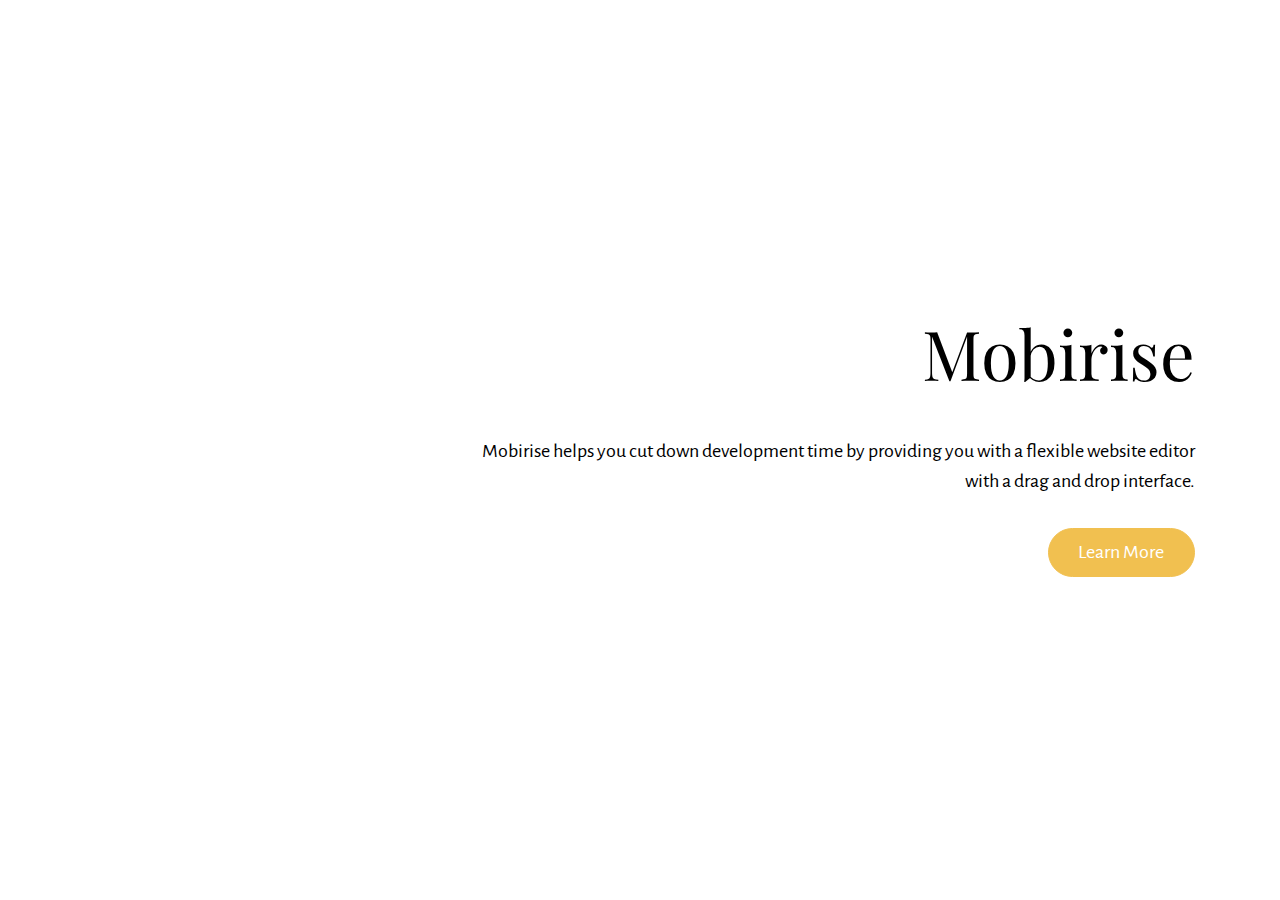
==== page1.html @ 58146a39 "create github pages" ====
<!DOCTYPE html>
<html >
<head>
  <!-- Site made with Mobirise Website Builder v4.8.6, https://mobirise.com -->
  <meta charset="UTF-8">
  <meta http-equiv="X-UA-Compatible" content="IE=edge">
  <meta name="generator" content="Mobirise v4.8.6, mobirise.com">
  <meta name="viewport" content="width=device-width, initial-scale=1, minimum-scale=1">
  <link rel="shortcut icon" href="assets/images/mbr-favicon.png" type="image/x-icon">
  <meta name="description" content="">
  
  <link rel="stylesheet" href="https://fonts.googleapis.com/css?family=Playfair+Display:400,700&subset=latin,cyrillic">
  <link rel="stylesheet" href="https://fonts.googleapis.com/css?family=Alegreya+Sans:400,700&subset=latin,vietnamese,latin-ext">
  <link rel="stylesheet" href="assets/tether/tether.min.css">
  <link rel="stylesheet" href="assets/bootstrap/css/bootstrap.min.css">
  <link rel="stylesheet" href="assets/puritym/css/style.css">
  <link rel="stylesheet" href="assets/mobirise/css/mbr-additional.css" type="text/css">
  
  
  
</head>
<body>
  <section class="mbr-section mbr-section-full" id="header2-4" data-rv-view="102" style="background-color: rgb(255, 255, 255);">
    <div class="mbr-table-cell">
        
        <div class="container">
            <div class="row">
                <div class="col-md-8 col-md-offset-4 text-xs-right">

                    <h1 class="mbr-section-title display-1">Mobirise</h1>
                    <p class="lead">Mobirise helps you cut down development time by providing you with a flexible website editor with a drag and drop interface.</p>
                    <div class="mbr-buttons--left"><a class="btn btn-lg btn-warning" href="https://mobirise.com">Learn More</a></div>
                </div>
            </div>
        </div>
        
    </div>
</section>


  <script src="assets/web/assets/jquery/jquery.min.js"></script>
  <script src="assets/tether/tether.min.js"></script>
  <script src="assets/bootstrap/js/bootstrap.min.js"></script>
  <script src="assets/smooth-scroll/smooth-scroll.js"></script>
  <script src="assets/puritym/js/script.js"></script>
  
  
</body>
</html>
---- assets/puritym/css/style.css ----
.engine {
	position: absolute;
	text-indent: -2400px;
	text-align: center;
	padding: 0;
	top: 0;
	left: -2400px;
}/**
 * BOOTSTRAP CUSTOM
 */
.container {
  position: relative; }

.btn {
  margin-bottom: 0.5rem; }
  .btn + .btn {
    margin-left: 1rem; }

.btn-white {
  background: #fff;
  color: inherit; }

.btn-black {
  background: #000;
  color: #fff; }

.btn-social,
.btn-social:hover,
.btn-social:active,
.btn-social:focus {
  color: #fff; }

.display-1 {
  font-size: 4.3rem;
  margin-top: 3.9rem;
  margin-bottom: 2.8rem; }

.display-2 {
  font-size: 3.5rem;
  margin-top: 3.5rem;
  margin-bottom: 2.5rem; }

.display-3 {
  font-size: 2.8rem;
  margin-top: 3.2rem;
  margin-bottom: 2rem; }

.display-4 {
  font-size: 2.3rem;
  margin-top: 2.3rem;
  margin-bottom: 1.8rem; }

p.lead,
.lead p {
  margin-bottom: 2rem; }

.card .card-img-top {
  width: 100%; }

.card-block {
  background-color: #fff; }

@media (min-width: 768px) {
  .col-md-4:nth-of-type(3n+1) {
    clear: left; } }
@media (min-width: 544px) and (max-width: 767px) {
  .col-md-4:nth-of-type(odd) {
    clear: left; } }
.row.no-gutter {
  margin-left: 0;
  margin-right: 0; }

.row.no-gutter > [class*=col-]:not(:first-child),
.row.no-gutter > [class*=col-]:not(:last-child) {
  padding-right: 0;
  padding-left: 0; }

blockquote {
  padding: .5rem 1rem;
  margin: 0 0 1rem;
  margin-bottom: 1rem;
  font-size: 1.25rem;
  border-left: .25rem solid #f1c050; }

/**
 * TYPOGRAPHY
 */
body {
  font-family: "Alegreya Sans", sans-serif; }

h1, h2, h3, h4, h5, h6,
.h1, .h2, .h3, .h4, .h5, .h6,
.display-1, .display-2, .display-3, .display-4 {
  font-family: "Playfair Display", sans-serif; }

/**
 * MAPS
 */
@-webkit-keyframes mapCircleLoading {
  from {
    -webkit-transform: rotate(0deg); }
  to {
    -webkit-transform: rotate(359deg); } }
@keyframes mapCircleLoading {
  from {
    transform: rotate(0deg); }
  to {
    transform: rotate(359deg); } }
.mbr-map {
  position: relative; }
  .mbr-map iframe {
    height: 100%;
    width: 100%; }
  .mbr-map [data-state-details] {
    color: #6b6763;
    font-family: "Alegreya Sans", sans-serif;
    font-size: 1.25rem;
    height: 1.5em;
    margin-top: -0.75em;
    padding-left: 20px;
    padding-right: 20px;
    position: absolute;
    text-align: center;
    top: 50%;
    width: 100%; }
  .mbr-map[data-state] {
    background: #e9e5dc; }
  .mbr-map[data-state="loading"] [data-state-details] {
    display: none; }
  .mbr-map[data-state="loading"]::after {
    content: "";
    -webkit-animation: mapCircleLoading .6s infinite linear;
    animation: mapCircleLoading .6s infinite linear;
    border-radius: 50%;
    border: 6px rgba(255, 255, 255, 0.35) solid;
    border-top-color: #fff;
    height: 40px;
    left: 50%;
    margin-left: -20px;
    margin-top: -20px;
    position: absolute;
    top: 50%;
    width: 40px; }

/**
 * SECTIONS
 */
.mbr-section {
  position: relative;
  padding-top: 9rem;
  padding-bottom: 9rem;
  background-position: 50% 50%;
  background-repeat: no-repeat;
  background-size: cover; }

.mbr-section-full {
  display: table;
  width: 100%;
  height: 100vh;
  padding-top: 0;
  padding-bottom: 0; }

.mbr-section-small {
  padding-top: 4.5rem;
  padding-bottom: 4.5rem; }

.mbr-section-nopadding {
  padding-top: 0;
  padding-bottom: 0; }

.mbr-section-title {
  margin-top: 0; }

.mbr-table {
  display: table; }

.mbr-table-cell {
  position: relative;
  display: table-cell;
  vertical-align: middle;
  padding-top: 9rem;
  padding-bottom: 9rem; }

.mbr-inner-padding {
  padding: 4rem; }

/* footer */
.mbr-footer {
  color: #fff; }
  .mbr-footer .mbr-map,
  .mbr-footer .mbr-google-map {
    height: 300px; }
  .mbr-footer .form-control {
    color: #fff;
    background-color: #26272c;
    border-color: #1b1c20; }
  .mbr-footer ul {
    list-style-type: none;
    padding: 0; }
    .mbr-footer ul li {
      position: relative;
      padding-left: 1.2rem; }
      .mbr-footer ul li:before {
        content: '';
        position: absolute;
        margin-left: -1.2rem;
        width: 10px;
        height: 1px;
        top: 50%;
        background-color: #fff; }

footer.mbr-footer {
  padding-top: 3rem;
  padding-bottom: 2rem; }

/**
 * NAVBAR
 */
.mbr-navbar {
  position: absolute;
  top: 0;
  right: 0;
  left: 0;
  padding: 1.5rem 1rem;
  background-color: #fff;
  z-index: 1030; }
  .mbr-navbar.navbar-fixed-top {
    position: fixed; }
  .mbr-navbar.navbar-transparent {
    background-color: transparent; }
  .mbr-navbar .navbar-logo {
    margin-right: 1.5rem;
    float: left; }
  .mbr-navbar .navbar-logo,
  .mbr-navbar .navbar-logo img {
    height: 37px; }
  .mbr-navbar .navbar-brand {
    margin-right: 1.5rem; }
  .mbr-navbar .navbar-divider,
  .mbr-navbar .navbar-nav .nav-item + .nav-item,
  .mbr-navbar .navbar-nav .nav-link + .nav-link {
    margin-left: 1rem; }
  .mbr-navbar .navbar-nav + .navbar-nav {
    margin-right: 20px; }

.mbr-navbar .hamburger-icon, .navbar-dropdown .hamburger-icon {
  content: "";
  width: 16px;
  -webkit-box-shadow: 0 -6px 0 1px,0 0 0 1px,0 6px 0 1px;
  -moz-box-shadow: 0 -6px 0 1px,0 0 0 1px,0 6px 0 1px;
  box-shadow: 0 -6px 0 1px,0 0 0 1px,0 6px 0 1px; }

/**
 * HELPERS
 */
/* Colors */
.text-white {
  color: #fff !important; }

.text-black {
  color: #000 !important; }

/**
 * Mobirise Classes
 */
.mbr-after-navbar:before {
  content: "";
  display: block;
  height: 54px; }

.mbr-section__container--first {
  padding-bottom: 1rem; }

.mbr-section__container--middle {
  padding-top: 1rem;
  padding-bottom: 1rem; }

.mbr-section__container--last {
  padding-top: 1rem; }

.mbr-overlay,
.mbr-background-video,
.mbr-background-video-preview {
  position: absolute;
  bottom: 0;
  left: 0;
  right: 0;
  top: 0; }

.mbr-overlay {
  background-color: #fff;
  opacity: 0.5;
  z-index: 1; }
  .mbr-overlay ~ * {
    z-index: 2; }

.mbr-background-video-preview {
  z-index: 0 !important; }

.mbr-figure {
  display: block;
  overflow: hidden;
  position: relative;
  width: 100%;
  margin: 0; }
  .mbr-figure img, .mbr-figure iframe {
    display: block;
    width: 100%; }
  .mbr-figure .mbr-figure-caption {
    width: 100%;
    padding: 1.5rem 0;
    background-color: #FFF8E0; }
  .mbr-figure .mbr-figure-caption-over {
    position: absolute;
    bottom: 0;
    background-color: rgba(255, 255, 255, 0.5); }

.mbr-map,
.mbr-google-map {
  height: 400px; }

.mbr-arrow {
  position: absolute;
  text-align: center;
  font-size: 35px;
  bottom: 71px;
  left: 50%;
  width: 30px;
  margin-left: -15px;
  line-height: 1px;
  padding: 0 20px;
  -webkit-animation: floating-arrow 1.6s infinite ease-in-out 0s;
  -o-animation: floating-arrow 1.6s infinite ease-in-out 0s;
  animation: floating-arrow 1.6s infinite ease-in-out 0s; }
  .mbr-arrow, .mbr-arrow:hover, .mbr-arrow:focus {
    color: inherit; }

@-webkit-keyframes floating-arrow {
  from {
    -webkit-transform: translateY(0);
    transform: translateY(0); }
  65% {
    -webkit-transform: translateY(11px);
    transform: translateY(11px); }
  to {
    -webkit-transform: translateY(0);
    transform: translateY(0); } }
@-o-keyframes floating-arrow {
  from {
    -webkit-transform: translateY(0);
    transform: translateY(0); }
  65% {
    -webkit-transform: translateY(11px);
    transform: translateY(11px); }
  to {
    -webkit-transform: translateY(0);
    transform: translateY(0); } }
@keyframes floating-arrow {
  from {
    -webkit-transform: translateY(0);
    transform: translateY(0); }
  65% {
    -webkit-transform: translateY(11px);
    transform: translateY(11px); }
  to {
    -webkit-transform: translateY(0);
    transform: translateY(0); } }
@media (max-width: 767px) {
  .mbr-arrow {
    bottom: 41px; } }
@media (max-width: 320px) {
  .mbr-arrow {
    bottom: 21px;
    text-align: center; } }
@media all and (device-width: 320px) and (device-height: 568px) and (orientation: portrait) {
  .mbr-arrow {
    bottom: 31px; } }
/*-------

   Slider

-------*/
.mbr-slider .carousel-inner > .active,
.mbr-slider .carousel-inner > .next,
.mbr-slider .carousel-inner > .prev {
  display: table; }

.mbr-slider .carousel-control {
  background-image: none;
  width: 54px;
  height: 54px;
  top: 50%;
  margin-top: -27px;
  line-height: 54px;
  border-radius: 27px;
  color: inherit;
  background: #fff;
  border: 1px solid #000;
  opacity: 1;
  text-shadow: none;
  z-index: 5;
  -webkit-transition: all 0.2s ease-in-out 0s;
  -o-transition: all 0.2s ease-in-out 0s;
  transition: all 0.2s ease-in-out 0s; }

.mbr-slider .carousel-control .icon-next,
.mbr-slider .carousel-control .icon-prev {
  margin-top: -18px;
  font-size: 30px; }

.mbr-slider .carousel-control.left {
  margin-left: 2rem; }

.mbr-slider .carousel-control.right {
  margin-right: 2rem; }

.mbr-slider .carousel-control:hover {
  background: #000;
  color: #fff; }

.mbr-slider .carousel-indicators {
  bottom: 0; }

.mbr-slider .carousel-indicators li,
.mbr-slider .carousel-indicators .active {
  width: 15px;
  height: 15px;
  margin: 3px;
  border: 1px solid #000; }

.mbr-slider .carousel-indicators .active {
  background-color: #000; }

.mbr-slider .mbr-overlay {
  z-index: 0; }

@media (max-width: 767px) {
  .mbr-slider .carousel-control {
    top: auto;
    bottom: 20px; }

  .mbr-slider > .container .carousel-control {
    margin-bottom: 0px; } }
/* boxed slider */
.mbr-slider > .boxed-slider {
  position: relative;
  padding: 93px 0; }

.mbr-slider > .boxed-slider > div {
  position: relative; }

.mbr-slider > .container img {
  width: 100%; }

.mbr-slider > .container img + .row {
  position: absolute;
  top: 50%;
  left: 0;
  right: 0;
  -webkit-transform: translateY(-50%);
  -moz-transform: translateY(-50%);
  transform: translateY(-50%); }

.mbr-slider .mbr-section {
  padding: 0;
  background-attachment: scroll; }

.mbr-slider .mbr-table-cell {
  padding: 0; }

.mbr-slider > .container .carousel-indicators {
  margin-bottom: 3px; }

/* article slider */
.mbr-slider > .article-slider .mbr-section,
.mbr-slider > .article-slider .mbr-section .mbr-table-cell {
  padding-top: 0;
  padding-bottom: 0; }

/*-------

   Gallery

-------*/
.mbr-gallery .mbr-gallery-item {
  position: relative;
  display: inline-block;
  width: 25%; }
  @media (max-width: 768px) {
    .mbr-gallery .mbr-gallery-item {
      width: 50%; } }
  @media (max-width: 400px) {
    .mbr-gallery .mbr-gallery-item {
      width: 100%; } }

.mbr-gallery .mbr-gallery-item > a {
  position: relative;
  display: block;
  background: #fff;
  outline: none; }

.mbr-gallery .mbr-gallery-item img {
  width: 100%;
  opacity: 1;
  -webkit-transition: .2s opacity ease-in-out;
  transition: .2s opacity ease-in-out; }

.mbr-gallery .mbr-gallery-item > a:hover img {
  opacity: 0.9; }

.mbr-gallery .mbr-gallery-item .icon {
  position: absolute;
  font-size: 30px;
  top: 50%;
  left: 50%;
  color: #000;
  opacity: 0;
  -webkit-transform: translateX(-50%) translateY(-50%);
  transform: translateX(-50%) translateY(-50%);
  -webkit-transition: .2s opacity ease-in-out;
  transition: .2s opacity ease-in-out; }

.mbr-gallery .mbr-gallery-item > a:hover .icon {
  opacity: 1; }

/* remove spacing */
.mbr-gallery .mbr-gallery-row.no-gutter {
  margin: 0; }

.mbr-gallery .mbr-gallery-row.no-gutter .mbr-gallery-item {
  padding: 0; }

/* container */
.mbr-gallery .container.mbr-gallery-layout-default {
  padding: 93px 0; }

/* fix horizontal scrollbar */
.mbr-gallery .mbr-gallery-layout-default,
.mbr-gallery .mbr-gallery-layout-article {
  overflow: hidden; }

/* lightbox */
.mbr-gallery .modal {
  position: fixed;
  overflow: hidden;
  padding-right: 0 !important; }

.mbr-gallery .modal-body {
  padding: 0; }

.mbr-gallery .modal-body img {
  width: 100%; }

.mbr-gallery .modal .close {
  position: absolute;
  background-image: none;
  font-size: 20px;
  width: 54px;
  height: 54px;
  border-radius: 27px;
  color: #000;
  top: 2rem;
  right: 2rem;
  line-height: 54px;
  opacity: 1;
  border: 1px solid #000;
  text-align: center;
  text-shadow: none;
  z-index: 5;
  -webkit-transition: all 0.2s ease-in-out 0s;
  -o-transition: all 0.2s ease-in-out 0s;
  transition: all 0.2s ease-in-out 0s; }

.mbr-gallery .modal .close:hover {
  background: #000;
  color: #fff; }

/* modal back color opacity */
.modal-backdrop.in {
  opacity: 0.8;
  filter: alpha(opacity=80); }

@media (max-width: 768px) {
  .mbr-gallery .modal-dialog {
    margin: 10px auto; }

  .mbr-gallery .carousel-indicators,
  .mbr-gallery .carousel-control,
  .mbr-gallery .modal .close {
    position: fixed; } }
/* fix fade in effect */
.mbr-gallery .modal.fade .modal-dialog {
  margin-top: -100px;
  -webkit-transition: margin-top 0.3s ease-out;
  -moz-transition: margin-top 0.3s ease-out;
  -o-transition: margin-top 0.3s ease-out;
  transition: margin-top 0.3s ease-out; }

.mbr-gallery .modal.in .modal-dialog,
.mbr-gallery .modal.fade .modal-dialog {
  -webkit-transform: none;
  -ms-transform: none;
  -o-transform: none;
  transform: none; }

.mbr-gallery .modal.in .modal-dialog {
  margin-top: 30px; }

/* iconfont default styling */
/* for buttons */
.mbr-iconfont.mbr-iconfont-btn,
.mbr-buttons__btn .mbr-iconfont {
  padding-right: 0.3em;
  font-size: 1.5em;
  line-height: 0.5em;
  vertical-align: text-bottom;
  position: relative;
  top: -0.1em;
  text-decoration: none; }

/* menu links */
.mbr-iconfont.mbr-iconfont-btn-parent,
.mbr-buttons__link .mbr-iconfont {
  padding-right: 0.3em;
  font-size: 1.3em;
  top: -0.2em;
  position: relative;
  vertical-align: middle; }

/* msg-box4 */
.mbr-iconfont.mbr-iconfont-msg-box4,
.mbr-iconfont.mbr-iconfont-msg-box5 {
  font-size: 357px;
  text-decoration: none;
  color: #000; }

/*menu logo */
.mbr-iconfont.mbr-iconfont-menu,
.mbr-iconfont.mbr-iconfont-ext__menu {
  font-size: 37px;
  text-decoration: none;
  color: rgba(0, 0, 0, 0.8); }

/* contacts1 */
.mbr-iconfont.mbr-iconfont-contacts1 {
  font-size: 119px;
  text-decoration: none;
  color: #9C9C9C; }

.mbr-iconfont.mbr-iconfont-features1 {
  font-size: 140px;
  text-decoration: none;
  text-align: center;
  display: block;
  margin-top: 0.2em; }

.mbr-table-cell-lg {
  position: relative;
  display: table-cell;
  vertical-align: middle;
  padding-top: 0;
  padding-bottom: 0;
  float: none; }

@media (max-width: 991px) {
  .mbr-table-cell-lg {
    display: block; } }
/*image-resize*/
.image-size .mbr-figure {
  text-align: center; }

@media (max-width: 991px) {
  .image-size {
    width: 100% !important; }
    .image-size .mbr-iconfont {
      font-size: 260px !important; } }

/*# sourceMappingURL=style.css.map */
---- assets/mobirise/css/mbr-additional.css ----
@import url(https://fonts.googleapis.com/css?family=PT+Serif:400,400i,700,700i);
@import url(https://fonts.googleapis.com/css?family=Playfair+Display:400,700&subset=latin,cyrillic);





#msg-box3-g .mbr-header .mbr-header__text {
  text-align: center;
}
#msg-box3-g .mbr-header .mbr-header__subtext {
  text-align: center;
}
#msg-box3-g small {
  text-align: left;
  font-family: 'PT Serif', serif;
  font-size: 20px;
}
#msg-box3-g .mbr-section-title {
  font-family: 'Playfair Display', sans-serif;
}
#msg-box3-u .mbr-header .mbr-header__text {
  text-align: center;
}
#msg-box3-u .mbr-header .mbr-header__subtext {
  text-align: center;
}
#msg-box3-u .lead P {
  font-family: 'PT Serif', serif;
  text-align: center;
}
#msg-box3-u .mbr-section-title {
  text-align: center;
}
#social-buttons2-v .mbr-section-title {
  text-align: right;
  color: #000000;
  font-size: 36px;
}
#contacts3-w P {
  color: #000000;
  font-family: 'PT Serif', serif;
  font-size: 15px;
  text-align: center;
}
#contacts3-w STRONG {
  font-family: 'PT Serif', serif;
}
#menu-x .navbar-toggler {
  color: #000;
}
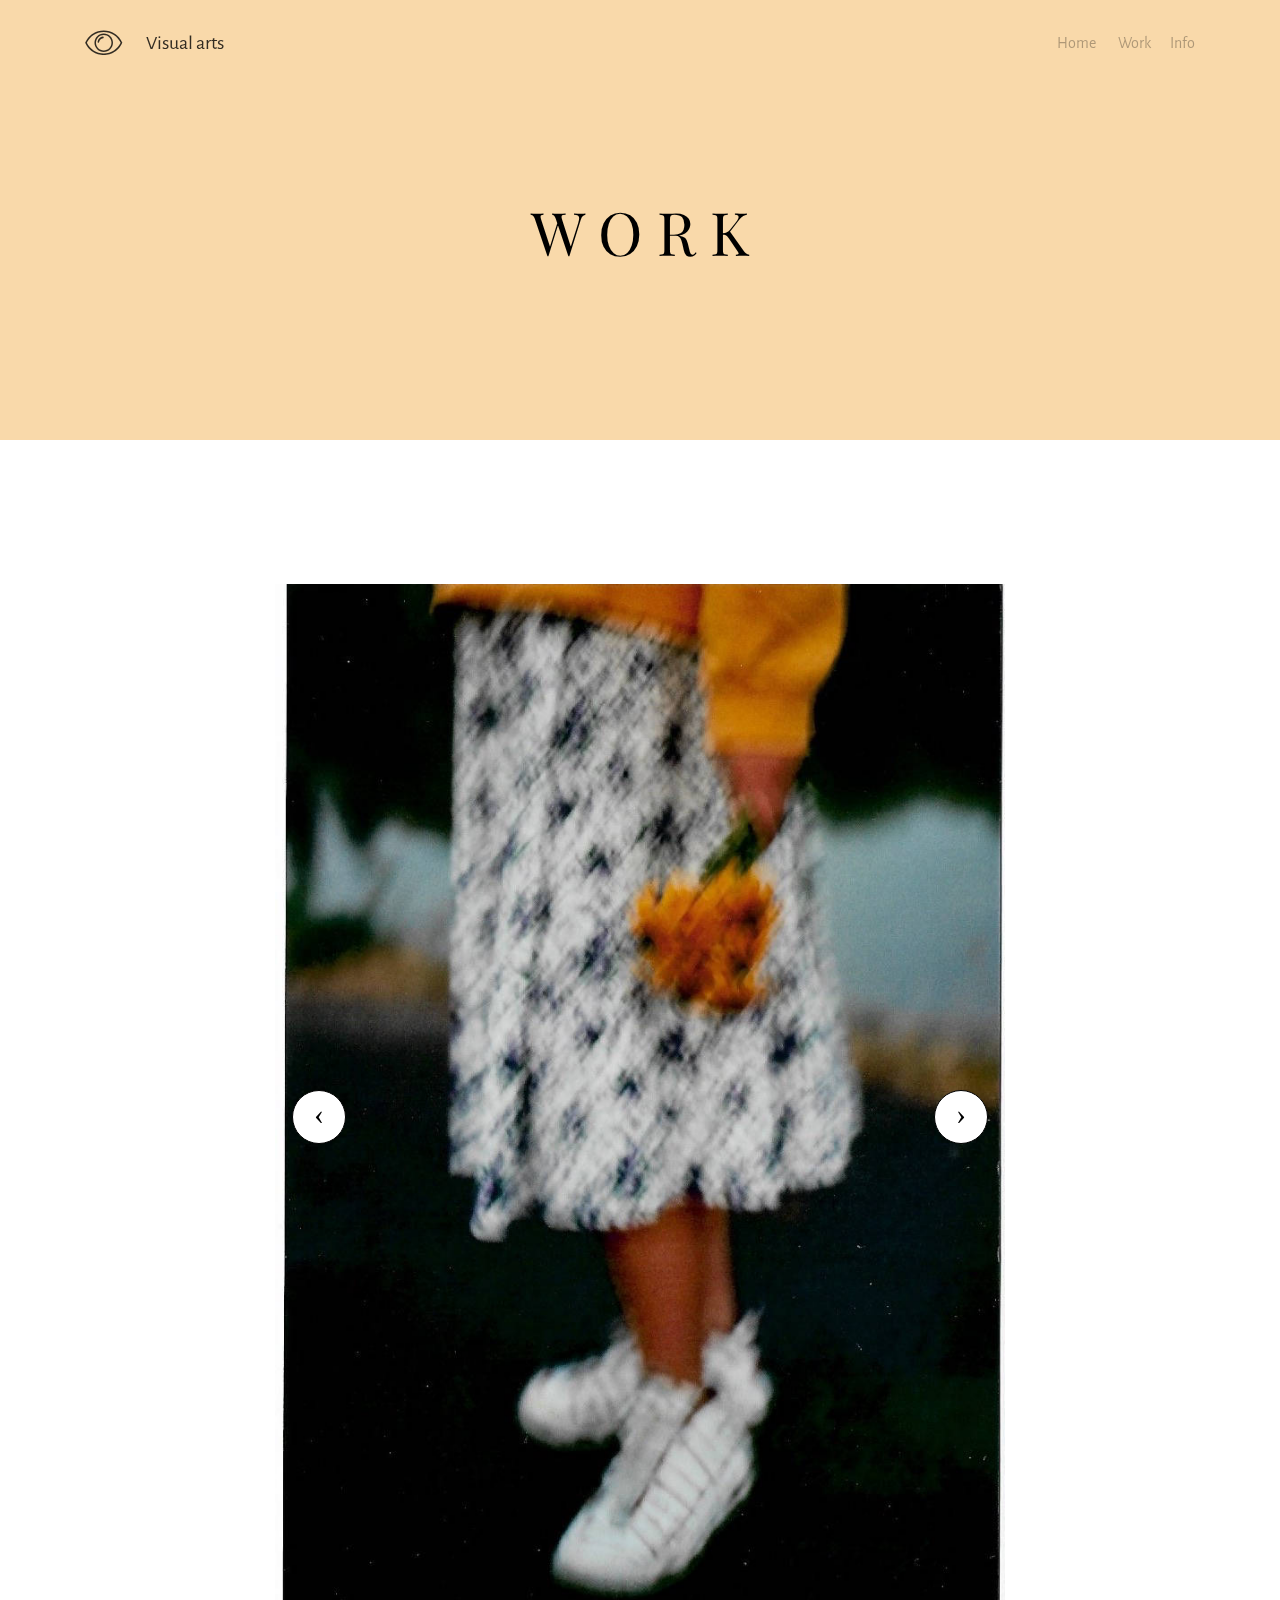
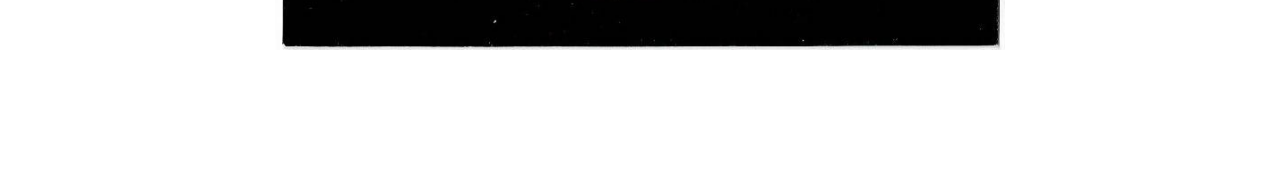
==== commit 050f9cb3: "create github pages" ====
--- a/page1.html
+++ b/page1.html
@@ -8,9 +8,10 @@
   <meta name="viewport" content="width=device-width, initial-scale=1, minimum-scale=1">
   <link rel="shortcut icon" href="assets/images/mbr-favicon.png" type="image/x-icon">
   <meta name="description" content="">
-  
+  <title>Work</title>
   <link rel="stylesheet" href="https://fonts.googleapis.com/css?family=Playfair+Display:400,700&subset=latin,cyrillic">
   <link rel="stylesheet" href="https://fonts.googleapis.com/css?family=Alegreya+Sans:400,700&subset=latin,vietnamese,latin-ext">
+  <link rel="stylesheet" href="assets/web/assets/mobirise-icons/mobirise-icons.css">
   <link rel="stylesheet" href="assets/tether/tether.min.css">
   <link rel="stylesheet" href="assets/bootstrap/css/bootstrap.min.css">
   <link rel="stylesheet" href="assets/puritym/css/style.css">
@@ -20,20 +21,268 @@
   
 </head>
 <body>
-  <section class="mbr-section mbr-section-full" id="header2-4" data-rv-view="102" style="background-color: rgb(255, 255, 255);">
-    <div class="mbr-table-cell">
-        
-        <div class="container">
-            <div class="row">
-                <div class="col-md-8 col-md-offset-4 text-xs-right">
-
-                    <h1 class="mbr-section-title display-1">Mobirise</h1>
-                    <p class="lead">Mobirise helps you cut down development time by providing you with a flexible website editor with a drag and drop interface.</p>
-                    <div class="mbr-buttons--left"><a class="btn btn-lg btn-warning" href="https://mobirise.com">Learn More</a></div>
-                </div>
+  <nav class="navbar navbar-light mbr-navbar navbar-transparent navbar-fixed-top" id="menu-x" data-rv-view="57">
+    <div class="container">
+        <button class="navbar-toggler pull-right hidden-md-up" type="button" data-toggle="collapse" data-target="#exCollapsingNavbar2">
+            <div class="hamburger-icon"></div>
+        </button>
+
+        <div class="clearfix"></div>
+        <div class="collapse navbar-toggleable-sm" id="exCollapsingNavbar2">
+            <span class="navbar-logo"><a href="https://mobirise.com" class="mbri-preview mbr-iconfont mbr-iconfont-menu"></a></span>
+            <span><a class="navbar-brand" href="https://mobirise.com">Visual arts</a></span>
+
+            
+
+            <ul class="nav navbar-nav pull-xs-right"><li class="nav-item"><a class="nav-link" href="http://index.html">Home &nbsp;</a></li> <li class="nav-item"><a class="nav-link" href="http://page1.html">Work&nbsp;</a></li> <li class="nav-item"><a class="nav-link" href="http://page2.html">Info</a></li></ul>
+        </div>
+    </div>
+</nav>
+
+<section class="mbr-section mbr-after-navbar" id="msg-box3-b" data-rv-view="9" style="background-color: rgb(249, 217, 170); padding-top: 9rem; padding-bottom: 9rem;">
+    
+    <div class="container">
+        <div class="row text-xs-center">
+            <div class="col-sm-8 col-sm-offset-2">
+                <h2 class="mbr-section-title display-3">W O R K</h2>
+                
+
+                
+                
             </div>
         </div>
-        
+    </div>
+</section>
+
+<section class="mbr-slider mbr-section mbr-section__container carousel slide mbr-section__container--isolated" data-ride="carousel" data-keyboard="false" data-wrap="true" data-interval="false" id="slider2-9" data-rv-view="12">
+    <div class=" container article-slider">
+        <div class=" row">
+            <div class=" col-md-8 col-md-offset-2">
+                
+                <div class="carousel-inner" role="listbox">
+                    <div class="mbr-section carousel-item dark center active">
+                        <div class="mbr-table-cell">
+                         
+                            <div>
+                                <img src="assets/images/-3-815x1190.jpg">
+                                <div class="row">
+                                    <div class="col-md-8 col-md-offset-3 text-xs-right">
+                                        
+                                        
+
+                                        
+                                    </div>
+                                </div>
+                            </div>
+                        </div>
+                    </div><div class="mbr-section carousel-item dark center">
+                        <div class="mbr-table-cell">
+                         
+                            <div>
+                                <img src="assets/images/leglandscape-478x317.jpg">
+                                <div class="row">
+                                    <div class="col-md-8 col-md-offset-2 text-xs-center">
+                                        
+                                        
+
+                                        
+                                    </div>
+                                </div>
+                            </div>
+                        </div>
+                    </div><div class="mbr-section carousel-item dark center">
+                        <div class="mbr-table-cell">
+                         
+                            <div>
+                                <img src="assets/images/27294753-10208659131315176-1166175066-n-1-960x640.jpg">
+                                <div class="row">
+                                    <div class="col-md-8 col-md-offset-3 text-xs-right">
+                                        
+                                        
+
+                                        
+                                    </div>
+                                </div>
+                            </div>
+                        </div>
+                    </div><div class="mbr-section carousel-item dark center">
+                        <div class="mbr-table-cell">
+                         
+                            <div>
+                                <img src="assets/images/img-4226-2000x3231.jpg">
+                                <div class="row">
+                                    <div class="col-md-8 col-md-offset-3 text-xs-right">
+                                        
+                                        
+
+                                        
+                                    </div>
+                                </div>
+                            </div>
+                        </div>
+                    </div><div class="mbr-section carousel-item dark center">
+                        <div class="mbr-table-cell">
+                         
+                            <div>
+                                <img src="assets/images/-5-1178x773.jpg">
+                                <div class="row">
+                                    <div class="col-md-8 col-md-offset-3 text-xs-right">
+                                        
+                                        
+
+                                        
+                                    </div>
+                                </div>
+                            </div>
+                        </div>
+                    </div><div class="mbr-section carousel-item dark center">
+                        <div class="mbr-table-cell">
+                         
+                            <div>
+                                <img src="assets/images/-8-1134x749.jpg">
+                                <div class="row">
+                                    <div class="col-md-8 col-md-offset-3 text-xs-right">
+                                        
+                                        
+
+                                        
+                                    </div>
+                                </div>
+                            </div>
+                        </div>
+                    </div><div class="mbr-section carousel-item dark center">
+                        <div class="mbr-table-cell">
+                         
+                            <div>
+                                <img src="assets/images/2-2-725x1121.jpg">
+                                <div class="row">
+                                    <div class="col-md-8 col-md-offset-3 text-xs-right">
+                                        
+                                        
+
+                                        
+                                    </div>
+                                </div>
+                            </div>
+                        </div>
+                    </div><div class="mbr-section carousel-item dark center">
+                        <div class="mbr-table-cell">
+                         
+                            <div>
+                                <img src="assets/images/2-3-729x1128.jpg">
+                                <div class="row">
+                                    <div class="col-md-8 col-md-offset-3 text-xs-right">
+                                        
+                                        
+
+                                        
+                                    </div>
+                                </div>
+                            </div>
+                        </div>
+                    </div><div class="mbr-section carousel-item dark center">
+                        <div class="mbr-table-cell">
+                         
+                            <div>
+                                <img src="assets/images/2-4-773x1180.jpg">
+                                <div class="row">
+                                    <div class="col-md-8 col-md-offset-3 text-xs-right">
+                                        
+                                        
+
+                                        
+                                    </div>
+                                </div>
+                            </div>
+                        </div>
+                    </div><div class="mbr-section carousel-item dark center">
+                        <div class="mbr-table-cell">
+                         
+                            <div>
+                                <img src="assets/images/560777180.698299-2-2000x3000.jpg">
+                                <div class="row">
+                                    <div class="col-md-8 col-md-offset-3 text-xs-right">
+                                        
+                                        
+
+                                        
+                                    </div>
+                                </div>
+                            </div>
+                        </div>
+                    </div><div class="mbr-section carousel-item dark center">
+                        <div class="mbr-table-cell">
+                         
+                            <div>
+                                <img src="assets/images/560804007.168504-2000x3000.jpg">
+                                <div class="row">
+                                    <div class="col-md-8 col-md-offset-3 text-xs-right">
+                                        
+                                        
+
+                                        
+                                    </div>
+                                </div>
+                            </div>
+                        </div>
+                    </div><div class="mbr-section carousel-item dark center">
+                        <div class="mbr-table-cell">
+                         
+                            <div>
+                                <img src="assets/images/img-5003-2000x3001.jpg">
+                                <div class="row">
+                                    <div class="col-md-8 col-md-offset-3 text-xs-right">
+                                        
+                                        
+
+                                        
+                                    </div>
+                                </div>
+                            </div>
+                        </div>
+                    </div><div class="mbr-section carousel-item dark center">
+                        <div class="mbr-table-cell">
+                         
+                            <div>
+                                <img src="assets/images/leglandscape-478x317.jpg">
+                                <div class="row">
+                                    <div class="col-md-8 col-md-offset-2 text-xs-center">
+                                        
+                                        
+
+                                        
+                                    </div>
+                                </div>
+                            </div>
+                        </div>
+                    </div><div class="mbr-section carousel-item dark center">
+                        <div class="mbr-table-cell">
+                         
+                            <div>
+                                <img src="assets/images/-3-815x1190.jpg">
+                                <div class="row">
+                                    <div class="col-md-8 col-md-offset-3 text-xs-right">
+                                        
+                                        
+
+                                        
+                                    </div>
+                                </div>
+                            </div>
+                        </div>
+                    </div>
+                </div>
+                
+                <a data-app-prevent-settings="" class="left carousel-control" role="button" data-slide="prev" href="#slider2-9">
+                    <span class="icon-prev" aria-hidden="true"></span>
+                    <span class="sr-only">Previous</span>
+                </a>
+                <a data-app-prevent-settings="" class="right carousel-control" role="button" data-slide="next" href="#slider2-9">
+                    <span class="icon-next" aria-hidden="true"></span>
+                    <span class="sr-only">Next</span>
+                </a>
+            </div>
+        </div>
     </div>
 </section>
 
@@ -42,6 +291,7 @@
   <script src="assets/tether/tether.min.js"></script>
   <script src="assets/bootstrap/js/bootstrap.min.js"></script>
   <script src="assets/smooth-scroll/smooth-scroll.js"></script>
+  <script src="assets/bootstrap-carousel-swipe/bootstrap-carousel-swipe.js"></script>
   <script src="assets/puritym/js/script.js"></script>
   
   
--- a/assets/web/assets/mobirise-icons/mobirise-icons.css
+++ b/assets/web/assets/mobirise-icons/mobirise-icons.css
@@ -0,0 +1,476 @@
+@font-face {
+  font-family: 'MobiriseIcons';
+  src:  url('mobirise-icons.eot?spat4u');
+  src:  url('mobirise-icons.eot?spat4u#iefix') format('embedded-opentype'),
+    url('mobirise-icons.ttf?spat4u') format('truetype'),
+    url('mobirise-icons.woff?spat4u') format('woff'),
+    url('mobirise-icons.svg?spat4u#MobiriseIcons') format('svg');
+  font-weight: normal;
+  font-style: normal;
+}
+
+[class^="mbri-"], [class*=" mbri-"] {
+  /* use !important to prevent issues with browser extensions that change fonts */
+  font-family: MobiriseIcons !important;
+  speak: none;
+  font-style: normal;
+  font-weight: normal;
+  font-variant: normal;
+  text-transform: none;
+  line-height: 1;
+
+  /* Better Font Rendering =========== */
+  -webkit-font-smoothing: antialiased;
+  -moz-osx-font-smoothing: grayscale;
+}
+
+.mbri-add-submenu:before {
+  content: "\e900";
+}
+.mbri-alert:before {
+  content: "\e901";
+}
+.mbri-align-center:before {
+  content: "\e902";
+}
+.mbri-align-justify:before {
+  content: "\e903";
+}
+.mbri-align-left:before {
+  content: "\e904";
+}
+.mbri-align-right:before {
+  content: "\e905";
+}
+.mbri-android:before {
+  content: "\e906";
+}
+.mbri-apple:before {
+  content: "\e907";
+}
+.mbri-arrow-down:before {
+  content: "\e908";
+}
+.mbri-arrow-next:before {
+  content: "\e909";
+}
+.mbri-arrow-prev:before {
+  content: "\e90a";
+}
+.mbri-arrow-up:before {
+  content: "\e90b";
+}
+.mbri-bold:before {
+  content: "\e90c";
+}
+.mbri-bookmark:before {
+  content: "\e90d";
+}
+.mbri-bootstrap:before {
+  content: "\e90e";
+}
+.mbri-briefcase:before {
+  content: "\e90f";
+}
+.mbri-browse:before {
+  content: "\e910";
+}
+.mbri-bulleted-list:before {
+  content: "\e911";
+}
+.mbri-calendar:before {
+  content: "\e912";
+}
+.mbri-camera:before {
+  content: "\e913";
+}
+.mbri-cart-add:before {
+  content: "\e914";
+}
+.mbri-cart-full:before {
+  content: "\e915";
+}
+.mbri-cash:before {
+  content: "\e916";
+}
+.mbri-change-style:before {
+  content: "\e917";
+}
+.mbri-chat:before {
+  content: "\e918";
+}
+.mbri-clock:before {
+  content: "\e919";
+}
+.mbri-close:before {
+  content: "\e91a";
+}
+.mbri-cloud:before {
+  content: "\e91b";
+}
+.mbri-code:before {
+  content: "\e91c";
+}
+.mbri-contact-form:before {
+  content: "\e91d";
+}
+.mbri-credit-card:before {
+  content: "\e91e";
+}
+.mbri-cursor-click:before {
+  content: "\e91f";
+}
+.mbri-cust-feedback:before {
+  content: "\e920";
+}
+.mbri-database:before {
+  content: "\e921";
+}
+.mbri-delivery:before {
+  content: "\e922";
+}
+.mbri-desktop:before {
+  content: "\e923";
+}
+.mbri-devices:before {
+  content: "\e924";
+}
+.mbri-down:before {
+  content: "\e925";
+}
+.mbri-download:before {
+  content: "\e989";
+}
+.mbri-drag-n-drop:before {
+  content: "\e927";
+}
+.mbri-drag-n-drop2:before {
+  content: "\e928";
+}
+.mbri-edit:before {
+  content: "\e929";
+}
+.mbri-edit2:before {
+  content: "\e92a";
+}
+.mbri-error:before {
+  content: "\e92b";
+}
+.mbri-extension:before {
+  content: "\e92c";
+}
+.mbri-features:before {
+  content: "\e92d";
+}
+.mbri-file:before {
+  content: "\e92e";
+}
+.mbri-flag:before {
+  content: "\e92f";
+}
+.mbri-folder:before {
+  content: "\e930";
+}
+.mbri-gift:before {
+  content: "\e931";
+}
+.mbri-github:before {
+  content: "\e932";
+}
+.mbri-globe:before {
+  content: "\e933";
+}
+.mbri-globe-2:before {
+  content: "\e934";
+}
+.mbri-growing-chart:before {
+  content: "\e935";
+}
+.mbri-hearth:before {
+  content: "\e936";
+}
+.mbri-help:before {
+  content: "\e937";
+}
+.mbri-home:before {
+  content: "\e938";
+}
+.mbri-hot-cup:before {
+  content: "\e939";
+}
+.mbri-idea:before {
+  content: "\e93a";
+}
+.mbri-image-gallery:before {
+  content: "\e93b";
+}
+.mbri-image-slider:before {
+  content: "\e93c";
+}
+.mbri-info:before {
+  content: "\e93d";
+}
+.mbri-italic:before {
+  content: "\e93e";
+}
+.mbri-key:before {
+  content: "\e93f";
+}
+.mbri-laptop:before {
+  content: "\e940";
+}
+.mbri-layers:before {
+  content: "\e941";
+}
+.mbri-left-right:before {
+  content: "\e942";
+}
+.mbri-left:before {
+  content: "\e943";
+}
+.mbri-letter:before {
+  content: "\e944";
+}
+.mbri-like:before {
+  content: "\e945";
+}
+.mbri-link:before {
+  content: "\e946";
+}
+.mbri-lock:before {
+  content: "\e947";
+}
+.mbri-login:before {
+  content: "\e948";
+}
+.mbri-logout:before {
+  content: "\e949";
+}
+.mbri-magic-stick:before {
+  content: "\e94a";
+}
+.mbri-map-pin:before {
+  content: "\e94b";
+}
+.mbri-menu:before {
+  content: "\e94c";
+}
+.mbri-mobile:before {
+  content: "\e94d";
+}
+.mbri-mobile2:before {
+  content: "\e94e";
+}
+.mbri-mobirise:before {
+  content: "\e94f";
+}
+.mbri-more-horizontal:before {
+  content: "\e950";
+}
+.mbri-more-vertical:before {
+  content: "\e951";
+}
+.mbri-music:before {
+  content: "\e952";
+}
+.mbri-new-file:before {
+  content: "\e953";
+}
+.mbri-numbered-list:before {
+  content: "\e954";
+}
+.mbri-opened-folder:before {
+  content: "\e955";
+}
+.mbri-pages:before {
+  content: "\e956";
+}
+.mbri-paper-plane:before {
+  content: "\e957";
+}
+.mbri-paperclip:before {
+  content: "\e958";
+}
+.mbri-photo:before {
+  content: "\e959";
+}
+.mbri-photos:before {
+  content: "\e95a";
+}
+.mbri-pin:before {
+  content: "\e95b";
+}
+.mbri-play:before {
+  content: "\e95c";
+}
+.mbri-plus:before {
+  content: "\e95d";
+}
+.mbri-preview:before {
+  content: "\e95e";
+}
+.mbri-print:before {
+  content: "\e95f";
+}
+.mbri-protect:before {
+  content: "\e960";
+}
+.mbri-question:before {
+  content: "\e961";
+}
+.mbri-quote-left:before {
+  content: "\e962";
+}
+.mbri-quote-right:before {
+  content: "\e963";
+}
+.mbri-refresh:before {
+  content: "\e964";
+}
+.mbri-responsive:before {
+  content: "\e965";
+}
+.mbri-right:before {
+  content: "\e966";
+}
+.mbri-rocket:before {
+  content: "\e967";
+}
+.mbri-sad-face:before {
+  content: "\e968";
+}
+.mbri-sale:before {
+  content: "\e969";
+}
+.mbri-save:before {
+  content: "\e96a";
+}
+.mbri-search:before {
+  content: "\e96b";
+}
+.mbri-setting:before {
+  content: "\e96c";
+}
+.mbri-setting2:before {
+  content: "\e96d";
+}
+.mbri-setting3:before {
+  content: "\e96e";
+}
+.mbri-share:before {
+  content: "\e96f";
+}
+.mbri-shopping-bag:before {
+  content: "\e970";
+}
+.mbri-shopping-basket:before {
+  content: "\e971";
+}
+.mbri-shopping-cart:before {
+  content: "\e972";
+}
+.mbri-sites:before {
+  content: "\e973";
+}
+.mbri-smile-face:before {
+  content: "\e974";
+}
+.mbri-speed:before {
+  content: "\e975";
+}
+.mbri-star:before {
+  content: "\e976";
+}
+.mbri-success:before {
+  content: "\e977";
+}
+.mbri-sun:before {
+  content: "\e978";
+}
+.mbri-sun2:before {
+  content: "\e979";
+}
+.mbri-tablet:before {
+  content: "\e97a";
+}
+.mbri-tablet-vertical:before {
+  content: "\e97b";
+}
+.mbri-target:before {
+  content: "\e97c";
+}
+.mbri-timer:before {
+  content: "\e97d";
+}
+.mbri-to-ftp:before {
+  content: "\e97e";
+}
+.mbri-to-local-drive:before {
+  content: "\e97f";
+}
+.mbri-touch-swipe:before {
+  content: "\e980";
+}
+.mbri-touch:before {
+  content: "\e981";
+}
+.mbri-trash:before {
+  content: "\e982";
+}
+.mbri-underline:before {
+  content: "\e983";
+}
+.mbri-unlink:before {
+  content: "\e984";
+}
+.mbri-unlock:before {
+  content: "\e985";
+}
+.mbri-up-down:before {
+  content: "\e986";
+}
+.mbri-up:before {
+  content: "\e987";
+}
+.mbri-update:before {
+  content: "\e988";
+}
+.mbri-upload:before {
+ content: "\e926"; 
+}
+.mbri-user:before {
+  content: "\e98a";
+}
+.mbri-user2:before {
+  content: "\e98b";
+}
+.mbri-users:before {
+  content: "\e98c";
+}
+.mbri-video:before {
+  content: "\e98d";
+}
+.mbri-video-play:before {
+  content: "\e98e";
+}
+.mbri-watch:before {
+  content: "\e98f";
+}
+.mbri-website-theme:before {
+  content: "\e990";
+}
+.mbri-wifi:before {
+  content: "\e991";
+}
+.mbri-windows:before {
+  content: "\e992";
+}
+.mbri-zoom-out:before {
+  content: "\e993";
+}
+.mbri-redo:before {
+  content: "\e994";
+}
+.mbri-undo:before {
+  content: "\e995";
+}
--- a/assets/mobirise/css/mbr-additional.css
+++ b/assets/mobirise/css/mbr-additional.css
@@ -1,8 +1,5 @@
 @import url(https://fonts.googleapis.com/css?family=PT+Serif:400,400i,700,700i);
 @import url(https://fonts.googleapis.com/css?family=Playfair+Display:400,700&subset=latin,cyrillic);
-
-
-
 
 
 #msg-box3-g .mbr-header .mbr-header__text {
@@ -19,32 +16,42 @@
 #msg-box3-g .mbr-section-title {
   font-family: 'Playfair Display', sans-serif;
 }
-#msg-box3-u .mbr-header .mbr-header__text {
+#menu-x .navbar-toggler {
+  color: #000;
+}
+#msg-box3-b .mbr-header .mbr-header__text {
   text-align: center;
 }
-#msg-box3-u .mbr-header .mbr-header__subtext {
+#msg-box3-b .mbr-header .mbr-header__subtext {
   text-align: center;
 }
-#msg-box3-u .lead P {
-  font-family: 'PT Serif', serif;
+#msg-box3-b .mbr-section-title {
+  font-size: 60px;
+}
+#menu-x .navbar-toggler {
+  color: #000;
+}
+
+
+
+#msg-box3-3 .mbr-header .mbr-header__text {
   text-align: center;
 }
-#msg-box3-u .mbr-section-title {
+#msg-box3-3 .mbr-header .mbr-header__subtext {
   text-align: center;
 }
-#social-buttons2-v .mbr-section-title {
-  text-align: right;
-  color: #000000;
-  font-size: 36px;
+#msg-box3-3 .lead {
+  font-family: 'Playfair Display', sans-serif;
 }
 #contacts3-w P {
   color: #000000;
-  font-family: 'PT Serif', serif;
+  font-family: 'Playfair Display', sans-serif;
   font-size: 15px;
   text-align: center;
 }
 #contacts3-w STRONG {
-  font-family: 'PT Serif', serif;
+  font-family: 'Playfair Display', sans-serif;
+  font-size: 18px;
 }
 #menu-x .navbar-toggler {
   color: #000;
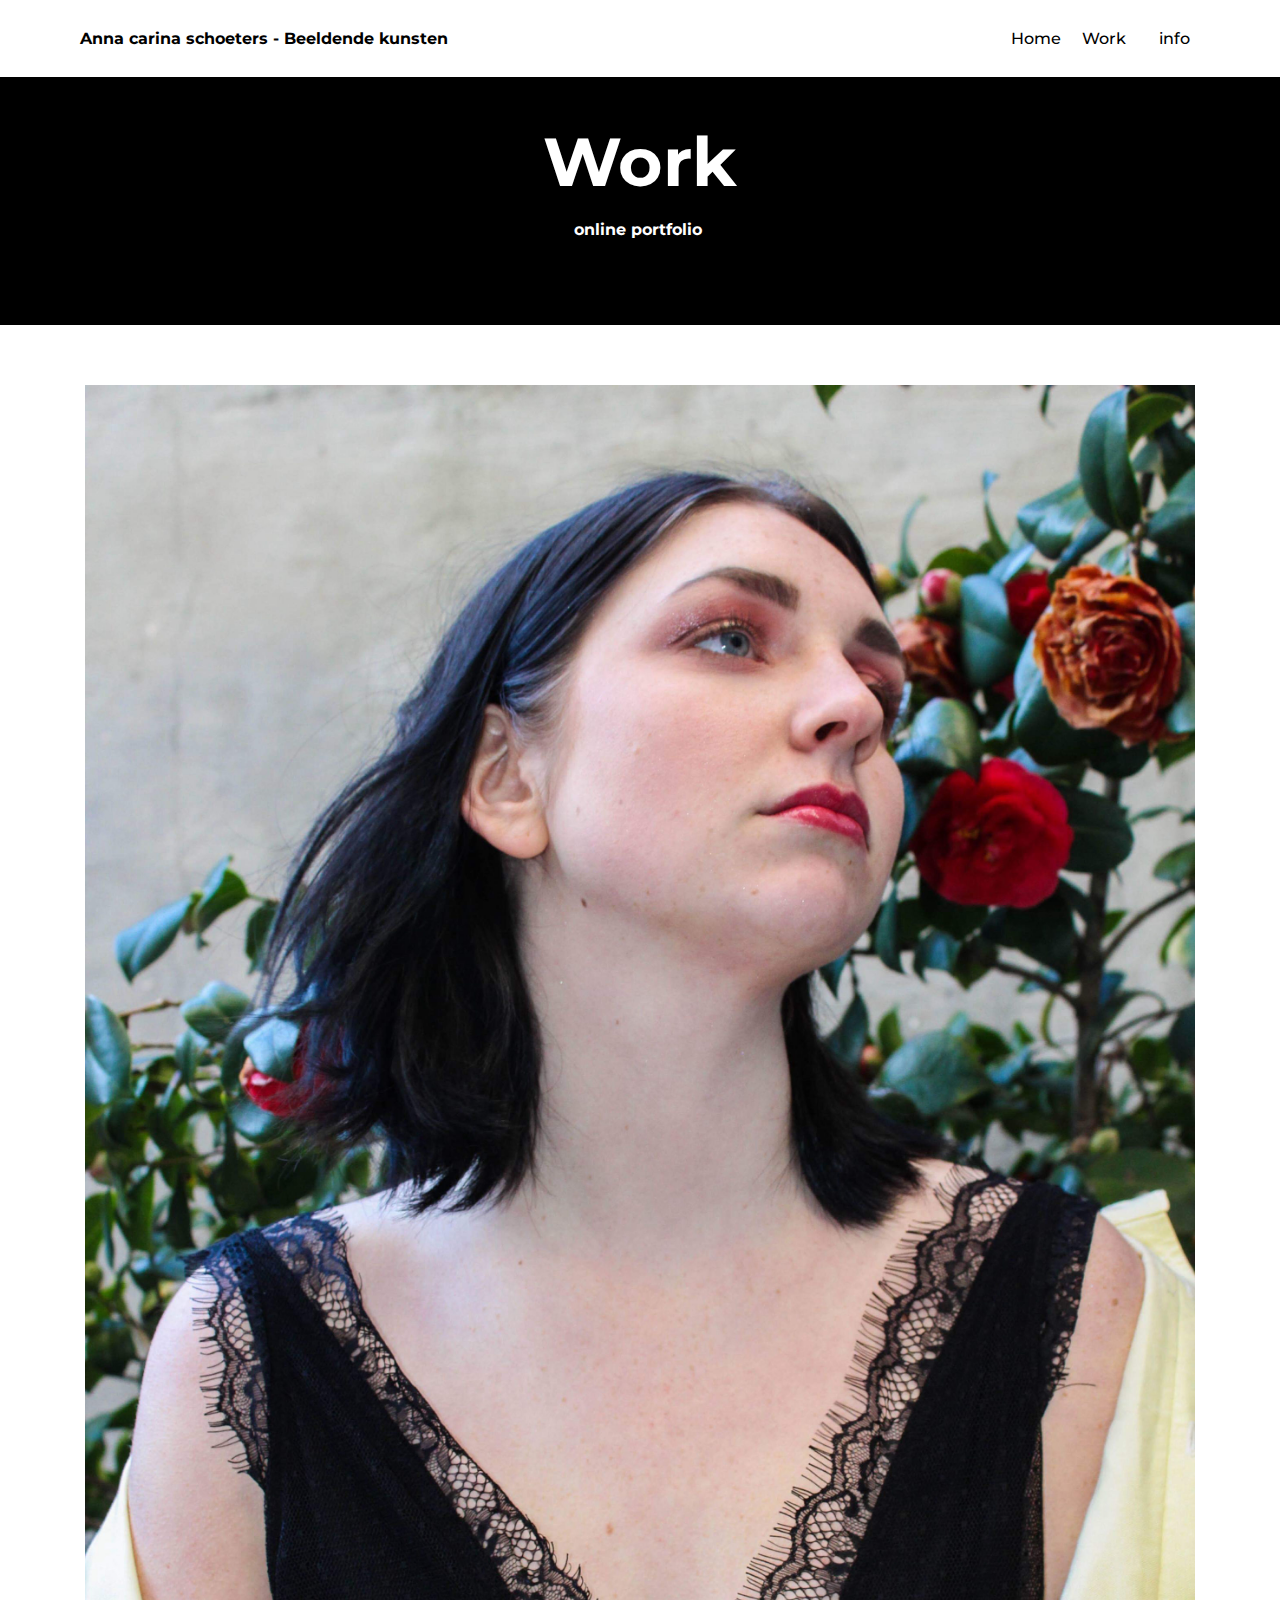
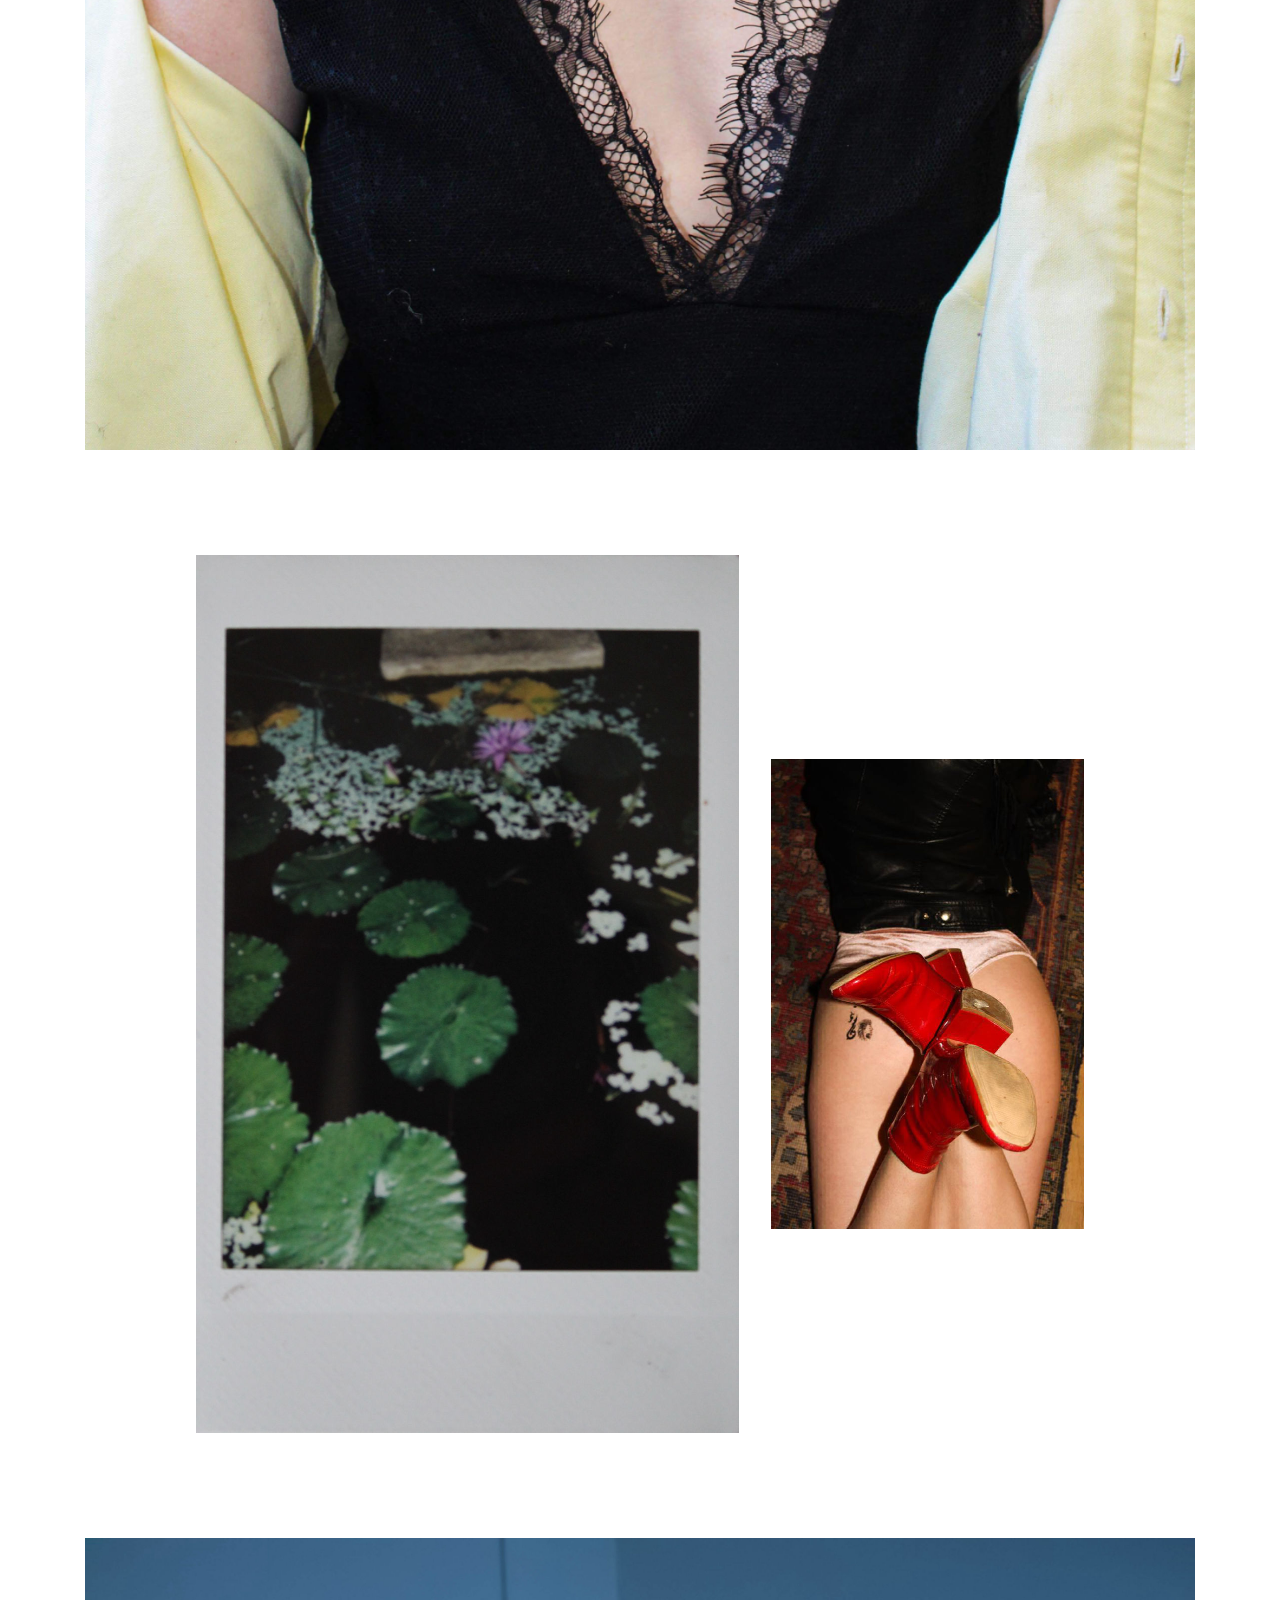
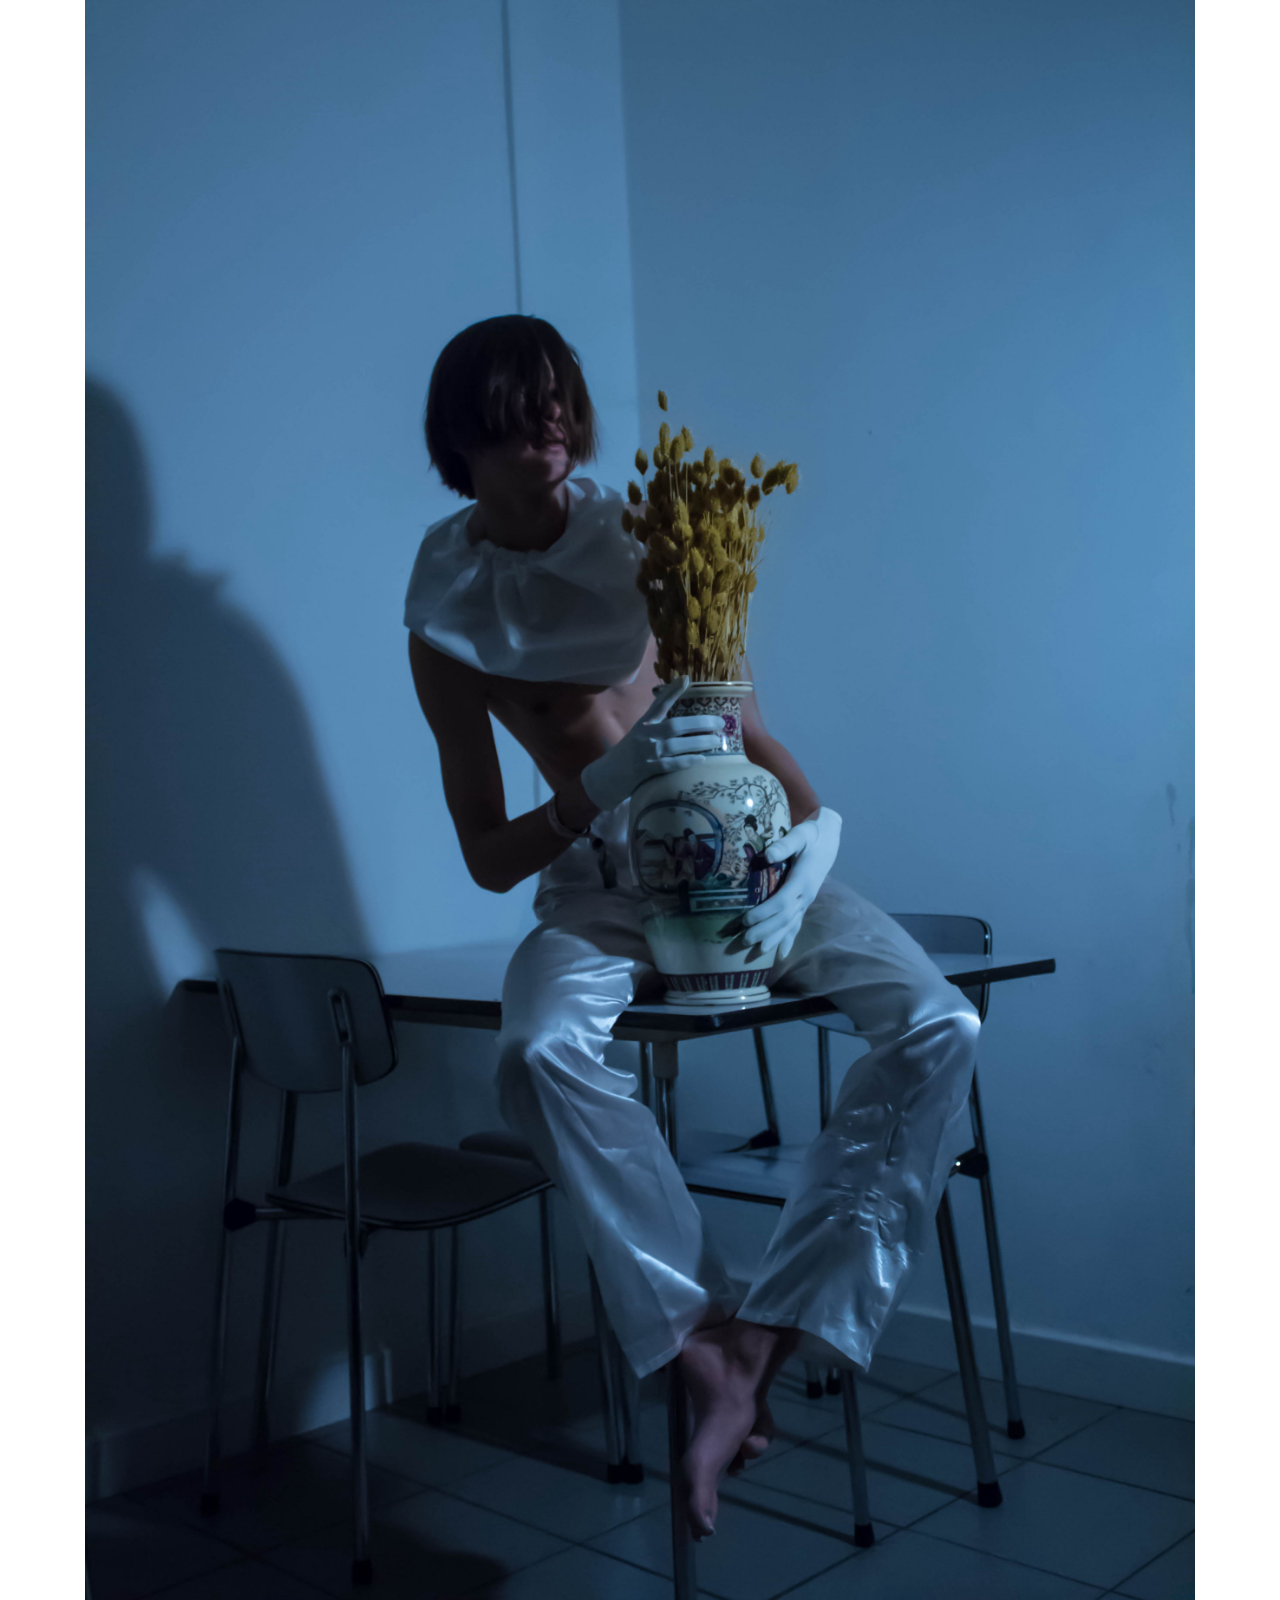
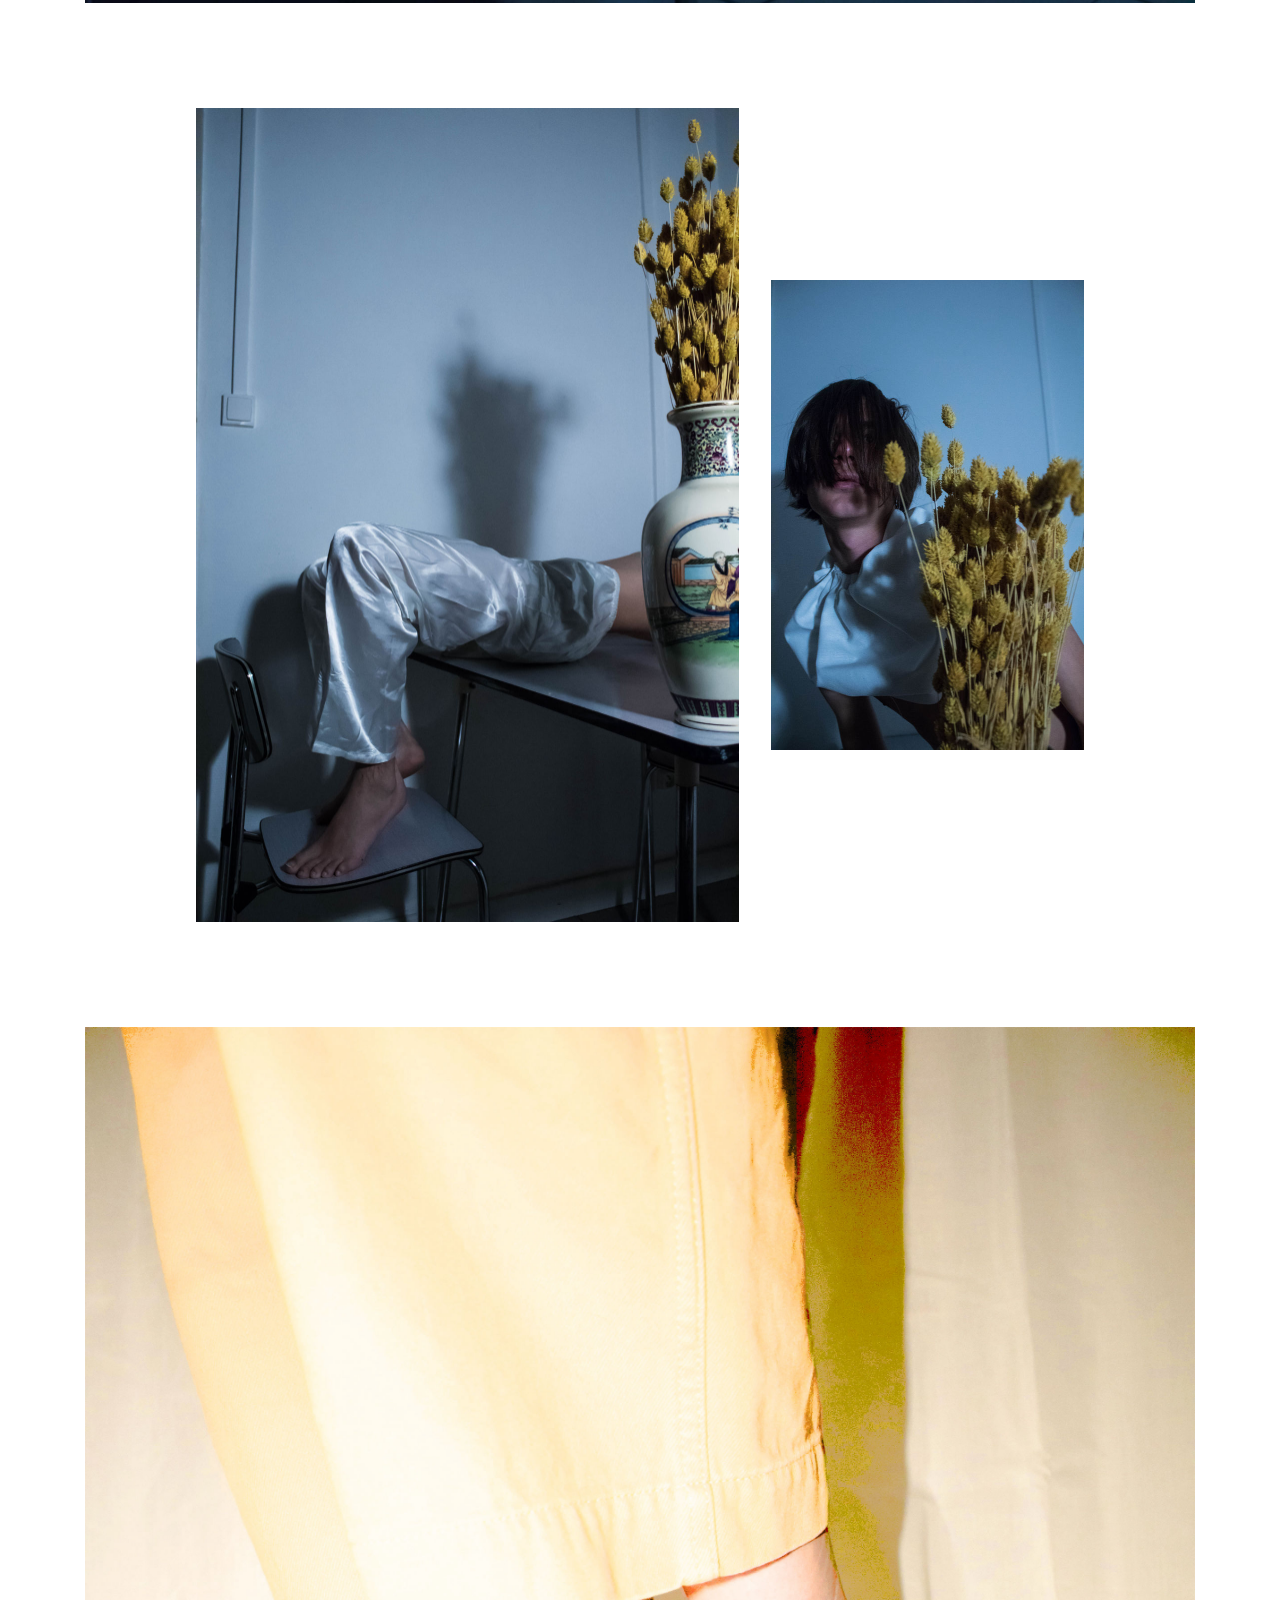
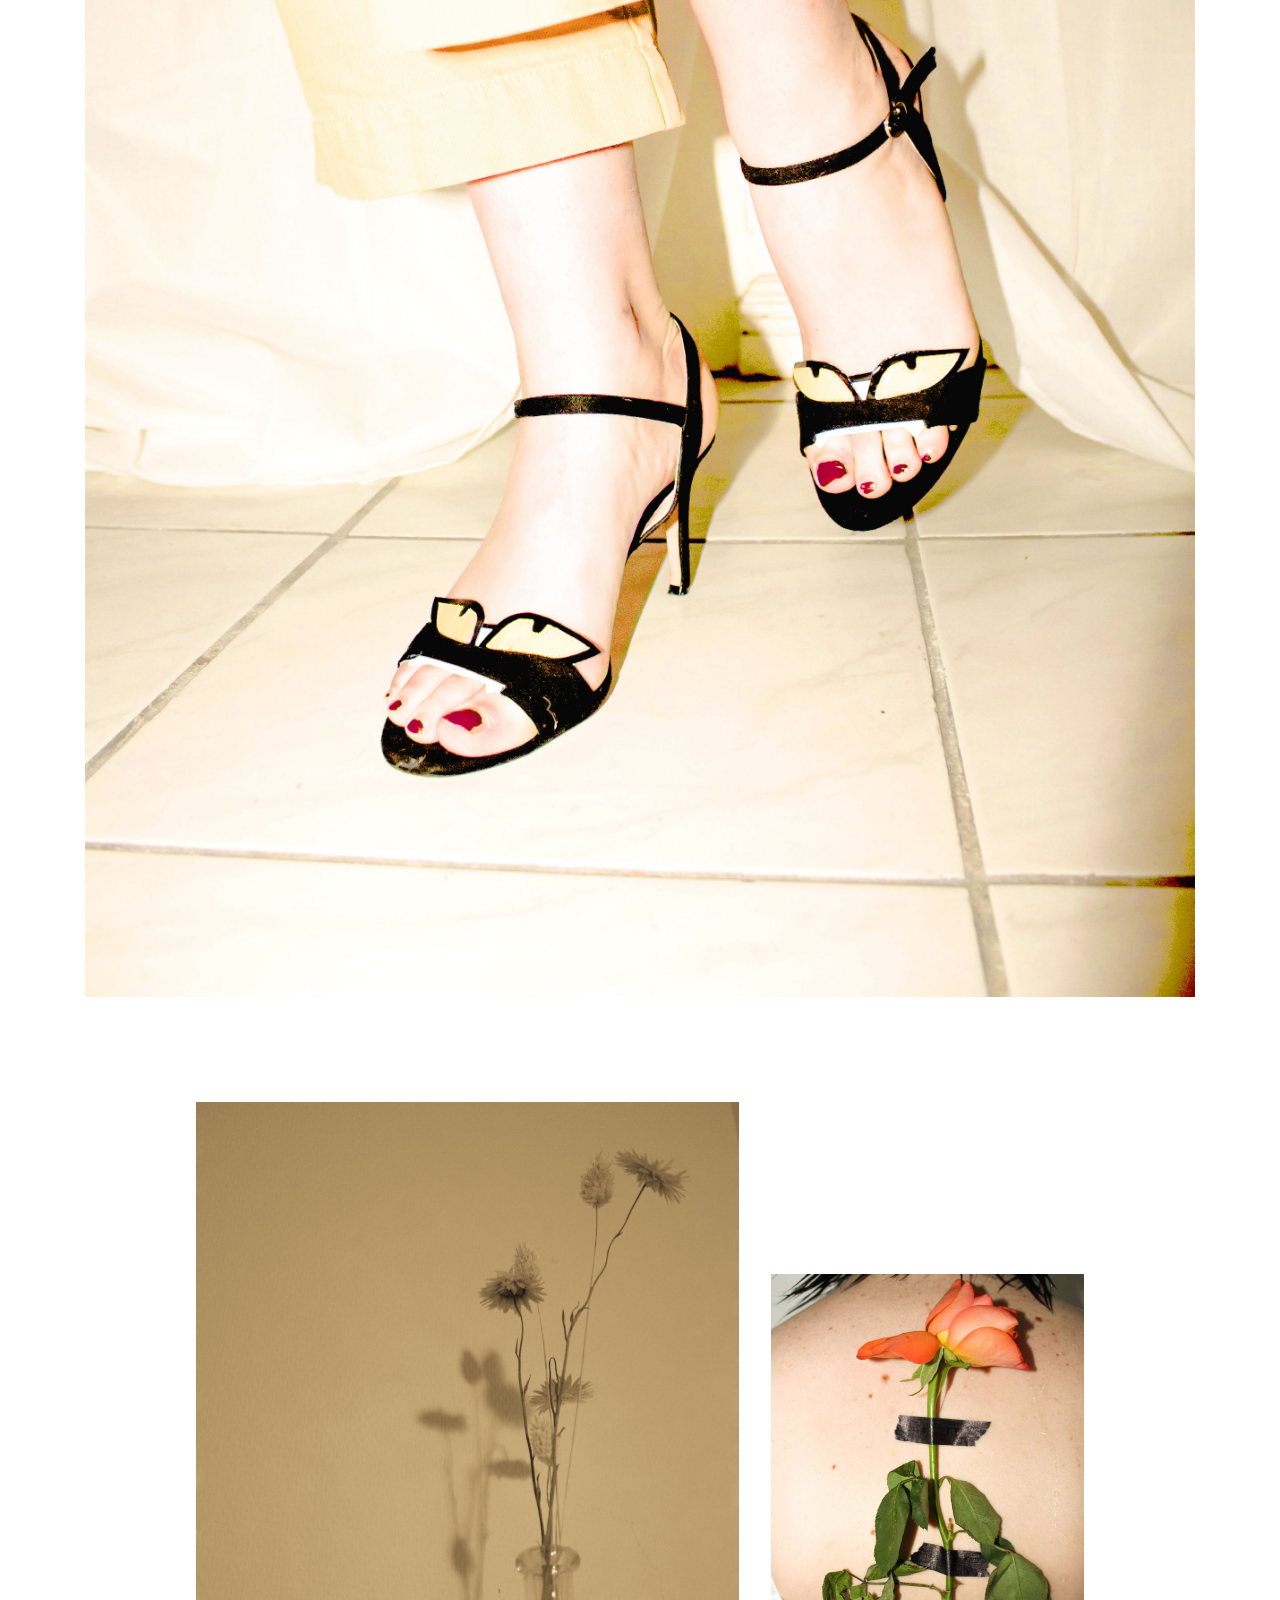
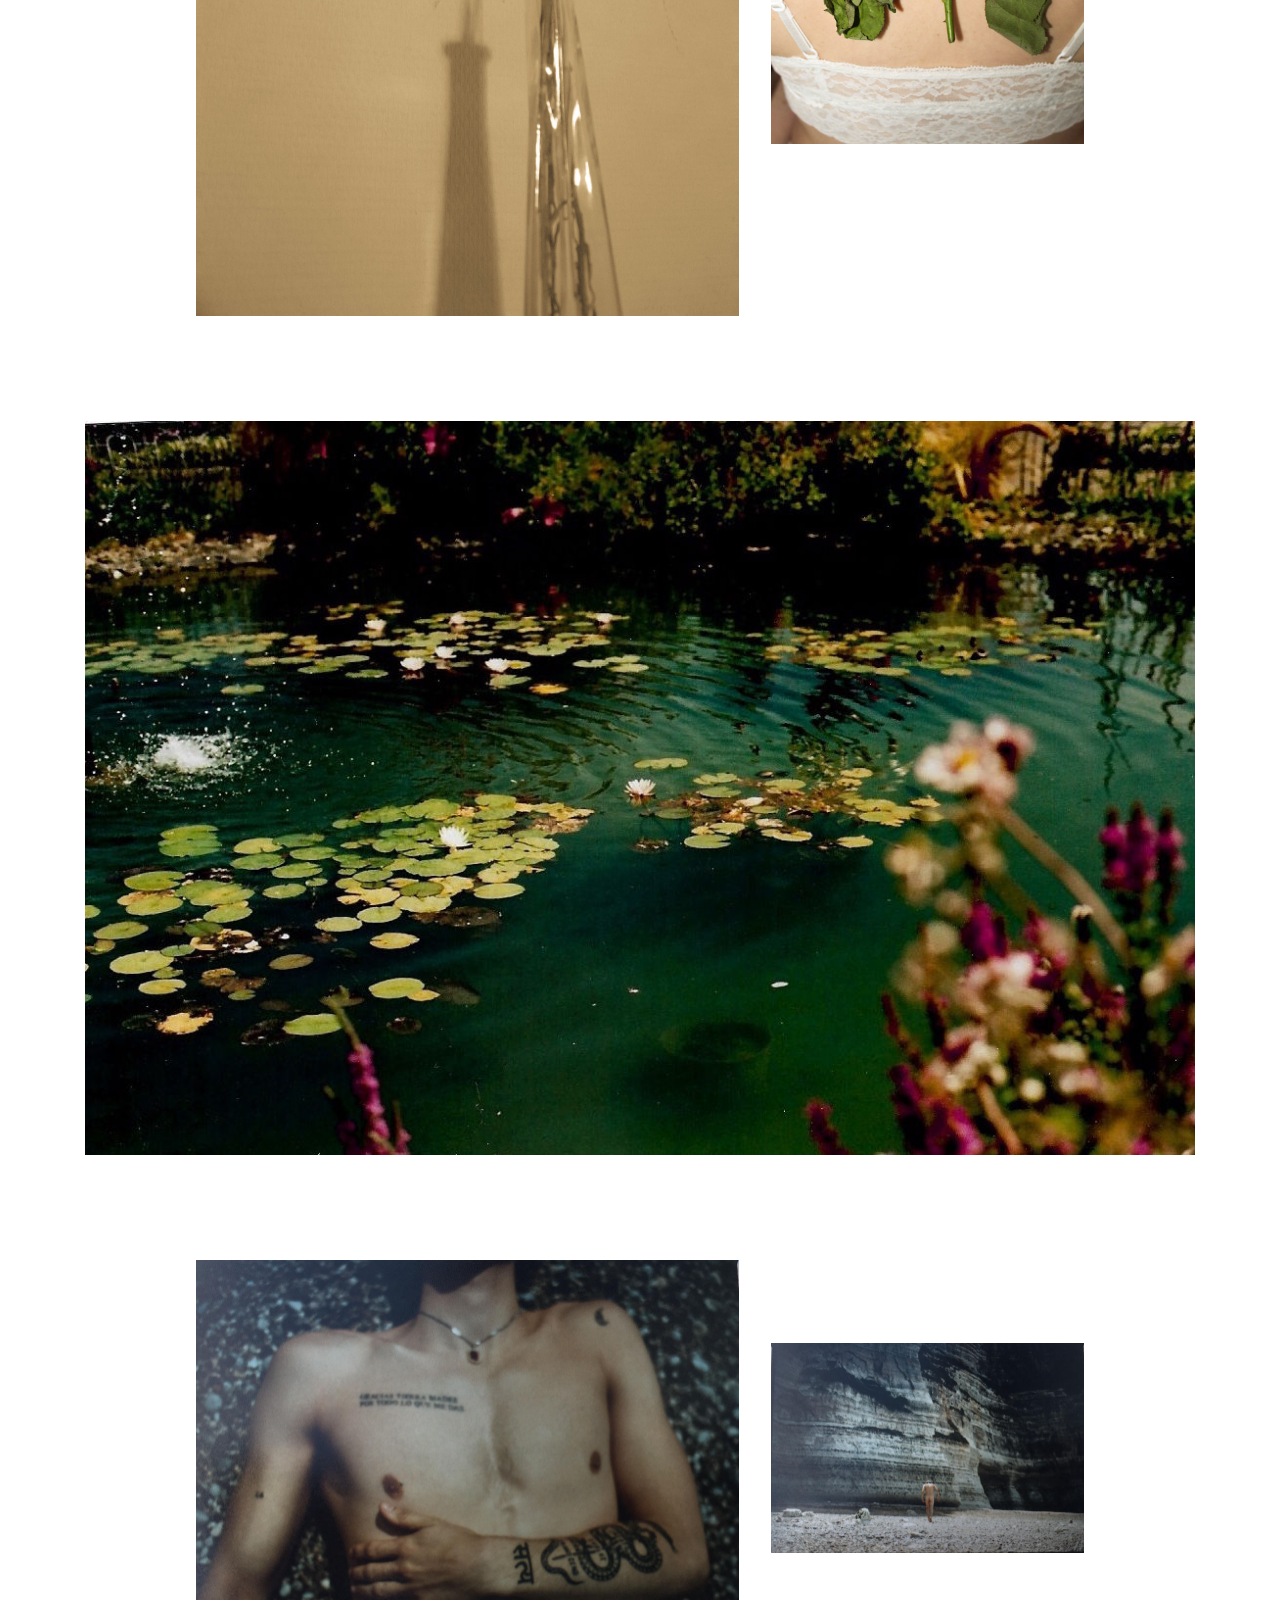
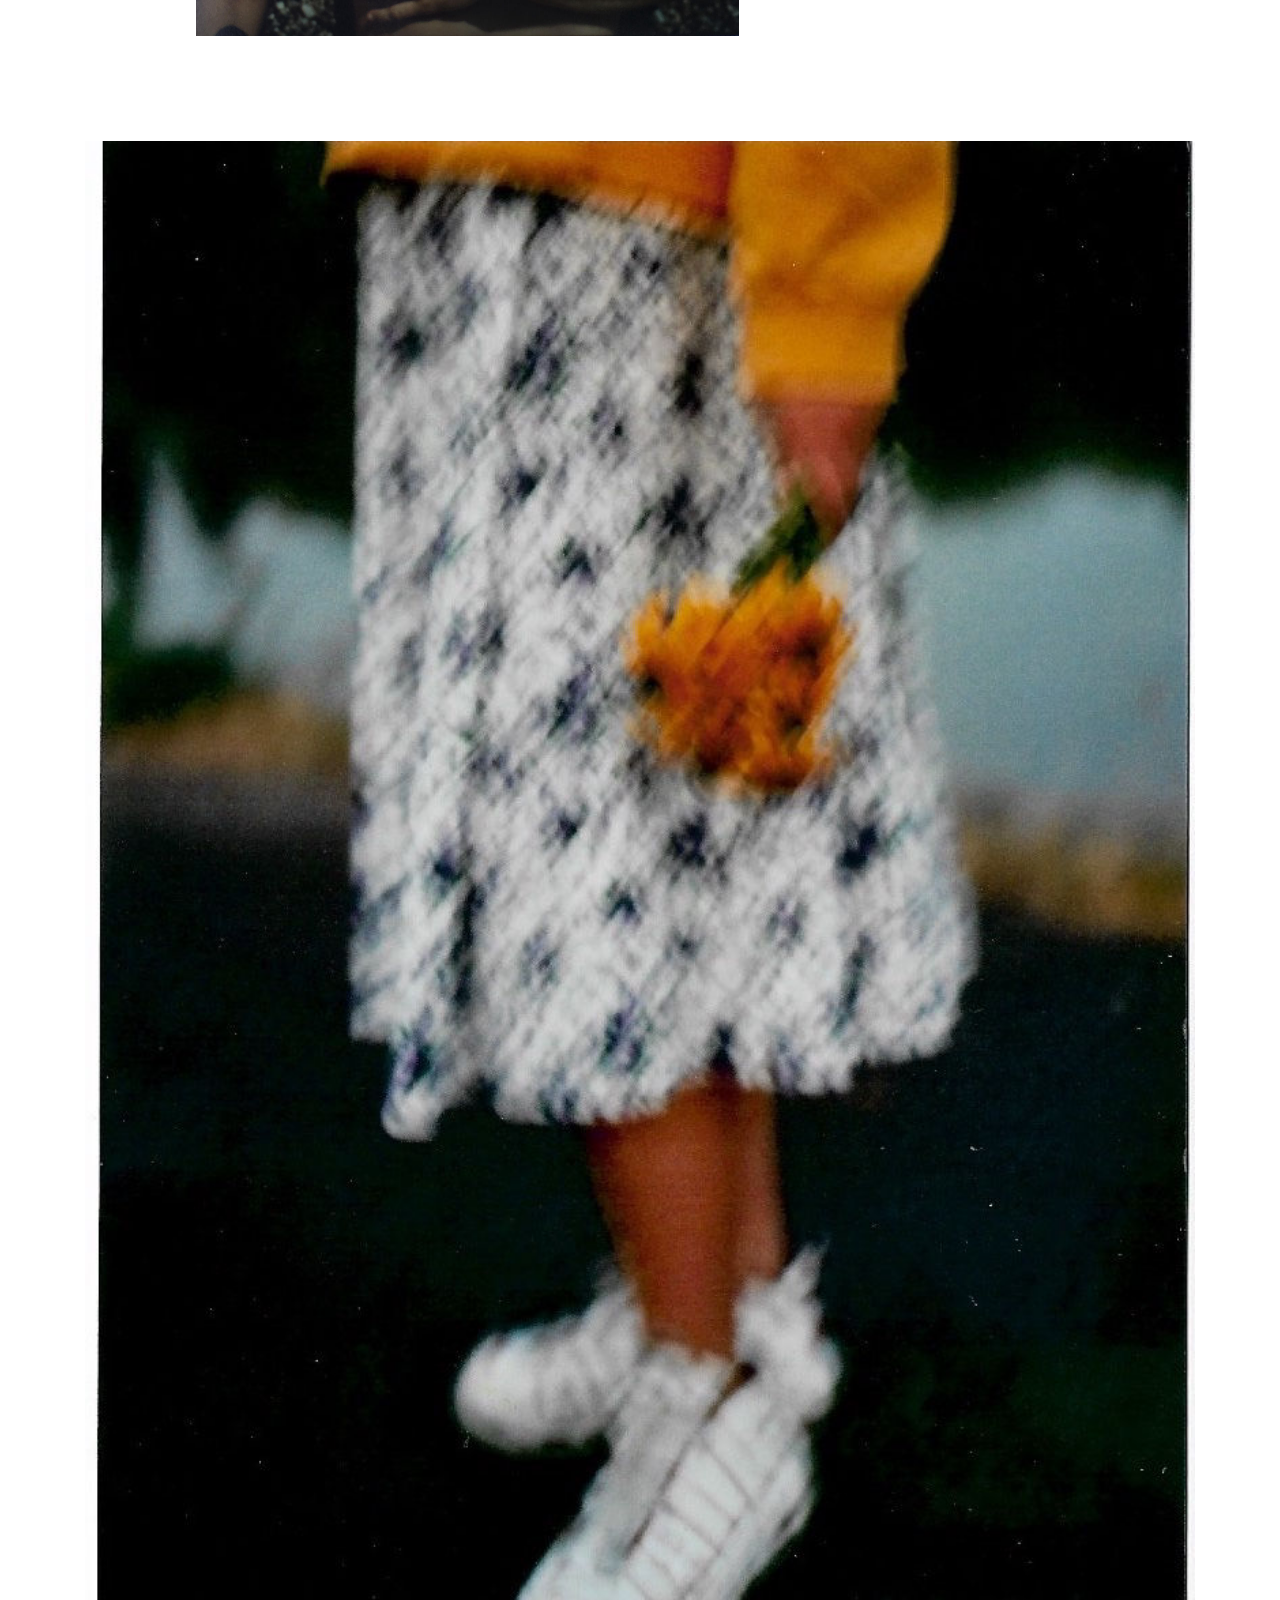
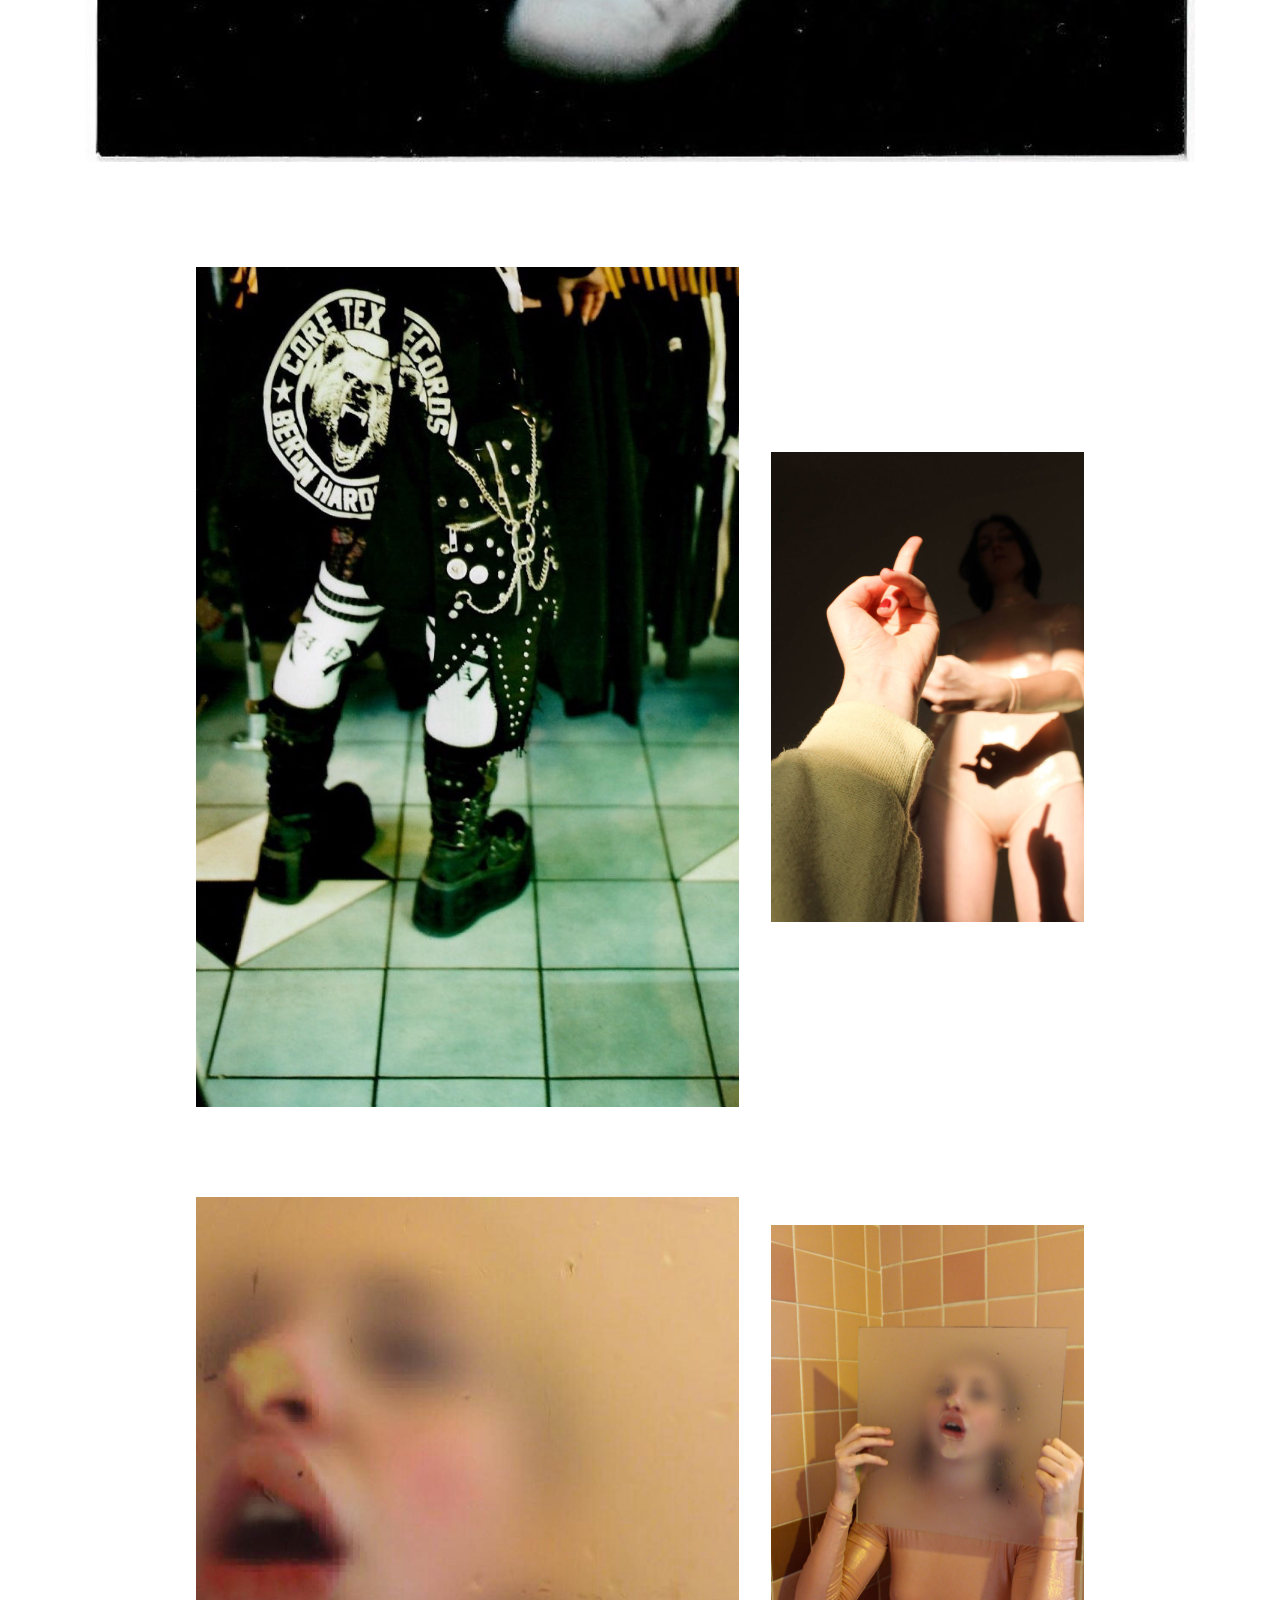
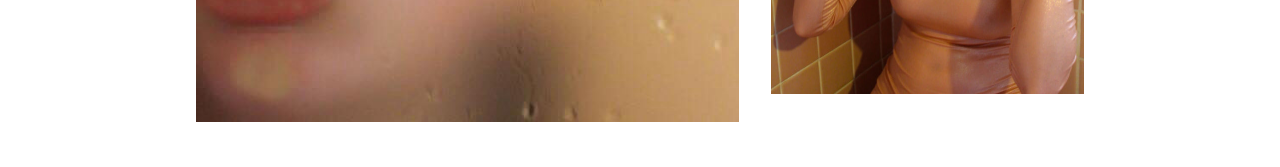
==== commit b40c97b2: "create github pages" ====
--- a/page1.html
+++ b/page1.html
@@ -6,47 +6,65 @@
   <meta http-equiv="X-UA-Compatible" content="IE=edge">
   <meta name="generator" content="Mobirise v4.8.6, mobirise.com">
   <meta name="viewport" content="width=device-width, initial-scale=1, minimum-scale=1">
-  <link rel="shortcut icon" href="assets/images/mbr-favicon.png" type="image/x-icon">
-  <meta name="description" content="">
+  <link rel="shortcut icon" href="assets/images/logo2.png" type="image/x-icon">
+  <meta name="description" content="Website Maker Description">
   <title>Work</title>
-  <link rel="stylesheet" href="https://fonts.googleapis.com/css?family=Playfair+Display:400,700&subset=latin,cyrillic">
-  <link rel="stylesheet" href="https://fonts.googleapis.com/css?family=Alegreya+Sans:400,700&subset=latin,vietnamese,latin-ext">
   <link rel="stylesheet" href="assets/web/assets/mobirise-icons/mobirise-icons.css">
   <link rel="stylesheet" href="assets/tether/tether.min.css">
   <link rel="stylesheet" href="assets/bootstrap/css/bootstrap.min.css">
-  <link rel="stylesheet" href="assets/puritym/css/style.css">
+  <link rel="stylesheet" href="assets/bootstrap/css/bootstrap-grid.min.css">
+  <link rel="stylesheet" href="assets/bootstrap/css/bootstrap-reboot.min.css">
+  <link rel="stylesheet" href="assets/dropdown/css/style.css">
+  <link rel="stylesheet" href="assets/theme/css/style.css">
   <link rel="stylesheet" href="assets/mobirise/css/mbr-additional.css" type="text/css">
   
   
   
 </head>
 <body>
-  <nav class="navbar navbar-light mbr-navbar navbar-transparent navbar-fixed-top" id="menu-x" data-rv-view="57">
+  <section class="menu cid-rbVgF4Xmhk" once="menu" id="menu1-f">
+
+    
+
+    <nav class="navbar navbar-expand beta-menu navbar-dropdown align-items-center navbar-fixed-top navbar-toggleable-sm">
+        <button class="navbar-toggler navbar-toggler-right" type="button" data-toggle="collapse" data-target="#navbarSupportedContent" aria-controls="navbarSupportedContent" aria-expanded="false" aria-label="Toggle navigation">
+            <div class="hamburger">
+                <span></span>
+                <span></span>
+                <span></span>
+                <span></span>
+            </div>
+        </button>
+        <div class="menu-logo">
+            <div class="navbar-brand">
+                
+                <span class="navbar-caption-wrap"><a class="navbar-caption text-black display-4" href="https://mobirise.co">Anna carina schoeters - Beeldende kunsten</a></span>
+            </div>
+        </div>
+        <div class="collapse navbar-collapse" id="navbarSupportedContent">
+            <ul class="navbar-nav nav-dropdown nav-right" data-app-modern-menu="true"><li class="nav-item">
+                    <a class="nav-link link text-black display-4" href="index.html">Home</a>
+                </li>
+                <li class="nav-item">
+                    <a class="nav-link link text-black display-4" href="page1.html">Work &nbsp;&nbsp;</a>
+                </li><li class="nav-item"><a class="nav-link link text-black display-4" href="page2.html">info</a></li></ul>
+            
+        </div>
+    </nav>
+</section>
+
+<section class="engine"><a href="https://mobirise.info/h">how to create a web page</a></section><section class="mbr-section content5 cid-rbVfzP0G8X" id="content5-c">
+
+    
+
+    
+
     <div class="container">
-        <button class="navbar-toggler pull-right hidden-md-up" type="button" data-toggle="collapse" data-target="#exCollapsingNavbar2">
-            <div class="hamburger-icon"></div>
-        </button>
-
-        <div class="clearfix"></div>
-        <div class="collapse navbar-toggleable-sm" id="exCollapsingNavbar2">
-            <span class="navbar-logo"><a href="https://mobirise.com" class="mbri-preview mbr-iconfont mbr-iconfont-menu"></a></span>
-            <span><a class="navbar-brand" href="https://mobirise.com">Visual arts</a></span>
-
-            
-
-            <ul class="nav navbar-nav pull-xs-right"><li class="nav-item"><a class="nav-link" href="http://index.html">Home &nbsp;</a></li> <li class="nav-item"><a class="nav-link" href="http://page1.html">Work&nbsp;</a></li> <li class="nav-item"><a class="nav-link" href="http://page2.html">Info</a></li></ul>
-        </div>
-    </div>
-</nav>
-
-<section class="mbr-section mbr-after-navbar" id="msg-box3-b" data-rv-view="9" style="background-color: rgb(249, 217, 170); padding-top: 9rem; padding-bottom: 9rem;">
-    
-    <div class="container">
-        <div class="row text-xs-center">
-            <div class="col-sm-8 col-sm-offset-2">
-                <h2 class="mbr-section-title display-3">W O R K</h2>
-                
-
+        <div class="media-container-row">
+            <div class="title col-12 col-md-8">
+                <h2 class="align-center mbr-bold mbr-white pb-3 mbr-fonts-style display-1">
+                    <br>Work</h2>
+                <h3 class="mbr-section-subtitle align-center mbr-light mbr-white pb-3 mbr-fonts-style display-4"><strong>online portfolio&nbsp;</strong></h3>
                 
                 
             </div>
@@ -54,245 +72,183 @@
     </div>
 </section>
 
-<section class="mbr-slider mbr-section mbr-section__container carousel slide mbr-section__container--isolated" data-ride="carousel" data-keyboard="false" data-wrap="true" data-interval="false" id="slider2-9" data-rv-view="12">
-    <div class=" container article-slider">
-        <div class=" row">
-            <div class=" col-md-8 col-md-offset-2">
-                
-                <div class="carousel-inner" role="listbox">
-                    <div class="mbr-section carousel-item dark center active">
-                        <div class="mbr-table-cell">
-                         
-                            <div>
-                                <img src="assets/images/-3-815x1190.jpg">
-                                <div class="row">
-                                    <div class="col-md-8 col-md-offset-3 text-xs-right">
-                                        
-                                        
-
-                                        
-                                    </div>
-                                </div>
-                            </div>
-                        </div>
-                    </div><div class="mbr-section carousel-item dark center">
-                        <div class="mbr-table-cell">
-                         
-                            <div>
-                                <img src="assets/images/leglandscape-478x317.jpg">
-                                <div class="row">
-                                    <div class="col-md-8 col-md-offset-2 text-xs-center">
-                                        
-                                        
-
-                                        
-                                    </div>
-                                </div>
-                            </div>
-                        </div>
-                    </div><div class="mbr-section carousel-item dark center">
-                        <div class="mbr-table-cell">
-                         
-                            <div>
-                                <img src="assets/images/27294753-10208659131315176-1166175066-n-1-960x640.jpg">
-                                <div class="row">
-                                    <div class="col-md-8 col-md-offset-3 text-xs-right">
-                                        
-                                        
-
-                                        
-                                    </div>
-                                </div>
-                            </div>
-                        </div>
-                    </div><div class="mbr-section carousel-item dark center">
-                        <div class="mbr-table-cell">
-                         
-                            <div>
-                                <img src="assets/images/img-4226-2000x3231.jpg">
-                                <div class="row">
-                                    <div class="col-md-8 col-md-offset-3 text-xs-right">
-                                        
-                                        
-
-                                        
-                                    </div>
-                                </div>
-                            </div>
-                        </div>
-                    </div><div class="mbr-section carousel-item dark center">
-                        <div class="mbr-table-cell">
-                         
-                            <div>
-                                <img src="assets/images/-5-1178x773.jpg">
-                                <div class="row">
-                                    <div class="col-md-8 col-md-offset-3 text-xs-right">
-                                        
-                                        
-
-                                        
-                                    </div>
-                                </div>
-                            </div>
-                        </div>
-                    </div><div class="mbr-section carousel-item dark center">
-                        <div class="mbr-table-cell">
-                         
-                            <div>
-                                <img src="assets/images/-8-1134x749.jpg">
-                                <div class="row">
-                                    <div class="col-md-8 col-md-offset-3 text-xs-right">
-                                        
-                                        
-
-                                        
-                                    </div>
-                                </div>
-                            </div>
-                        </div>
-                    </div><div class="mbr-section carousel-item dark center">
-                        <div class="mbr-table-cell">
-                         
-                            <div>
-                                <img src="assets/images/2-2-725x1121.jpg">
-                                <div class="row">
-                                    <div class="col-md-8 col-md-offset-3 text-xs-right">
-                                        
-                                        
-
-                                        
-                                    </div>
-                                </div>
-                            </div>
-                        </div>
-                    </div><div class="mbr-section carousel-item dark center">
-                        <div class="mbr-table-cell">
-                         
-                            <div>
-                                <img src="assets/images/2-3-729x1128.jpg">
-                                <div class="row">
-                                    <div class="col-md-8 col-md-offset-3 text-xs-right">
-                                        
-                                        
-
-                                        
-                                    </div>
-                                </div>
-                            </div>
-                        </div>
-                    </div><div class="mbr-section carousel-item dark center">
-                        <div class="mbr-table-cell">
-                         
-                            <div>
-                                <img src="assets/images/2-4-773x1180.jpg">
-                                <div class="row">
-                                    <div class="col-md-8 col-md-offset-3 text-xs-right">
-                                        
-                                        
-
-                                        
-                                    </div>
-                                </div>
-                            </div>
-                        </div>
-                    </div><div class="mbr-section carousel-item dark center">
-                        <div class="mbr-table-cell">
-                         
-                            <div>
-                                <img src="assets/images/560777180.698299-2-2000x3000.jpg">
-                                <div class="row">
-                                    <div class="col-md-8 col-md-offset-3 text-xs-right">
-                                        
-                                        
-
-                                        
-                                    </div>
-                                </div>
-                            </div>
-                        </div>
-                    </div><div class="mbr-section carousel-item dark center">
-                        <div class="mbr-table-cell">
-                         
-                            <div>
-                                <img src="assets/images/560804007.168504-2000x3000.jpg">
-                                <div class="row">
-                                    <div class="col-md-8 col-md-offset-3 text-xs-right">
-                                        
-                                        
-
-                                        
-                                    </div>
-                                </div>
-                            </div>
-                        </div>
-                    </div><div class="mbr-section carousel-item dark center">
-                        <div class="mbr-table-cell">
-                         
-                            <div>
-                                <img src="assets/images/img-5003-2000x3001.jpg">
-                                <div class="row">
-                                    <div class="col-md-8 col-md-offset-3 text-xs-right">
-                                        
-                                        
-
-                                        
-                                    </div>
-                                </div>
-                            </div>
-                        </div>
-                    </div><div class="mbr-section carousel-item dark center">
-                        <div class="mbr-table-cell">
-                         
-                            <div>
-                                <img src="assets/images/leglandscape-478x317.jpg">
-                                <div class="row">
-                                    <div class="col-md-8 col-md-offset-2 text-xs-center">
-                                        
-                                        
-
-                                        
-                                    </div>
-                                </div>
-                            </div>
-                        </div>
-                    </div><div class="mbr-section carousel-item dark center">
-                        <div class="mbr-table-cell">
-                         
-                            <div>
-                                <img src="assets/images/-3-815x1190.jpg">
-                                <div class="row">
-                                    <div class="col-md-8 col-md-offset-3 text-xs-right">
-                                        
-                                        
-
-                                        
-                                    </div>
-                                </div>
-                            </div>
-                        </div>
-                    </div>
-                </div>
-                
-                <a data-app-prevent-settings="" class="left carousel-control" role="button" data-slide="prev" href="#slider2-9">
-                    <span class="icon-prev" aria-hidden="true"></span>
-                    <span class="sr-only">Previous</span>
-                </a>
-                <a data-app-prevent-settings="" class="right carousel-control" role="button" data-slide="next" href="#slider2-9">
-                    <span class="icon-next" aria-hidden="true"></span>
-                    <span class="sr-only">Next</span>
-                </a>
-            </div>
-        </div>
+<section class="cid-rbVg593Ovi" id="image2-e">
+
+    
+
+    <figure class="mbr-figure container">
+        <div class="image-block" style="width: 100%;">
+            <img src="assets/images/img-5003-2560x3841.jpg" alt="Mobirise" title="">
+            
+        </div>
+    </figure>
+</section>
+
+<section class="cid-rbVhDmugJl" id="image4-g">
+    <!-- Block parameters controls (Blue "Gear" panel) -->
+    
+    <!-- End block parameters -->
+    <div class="container images-container">
+            <div class="media-container-row" style="width: 80%;">
+                <div class="img-item item1" style="width: 177%;">
+                    <img src="assets/images/img-4226-1086x1755.jpg" alt="" title="">
+                    
+                </div>
+                <div class="img-item">
+                    <img src="assets/images/28378972-10208892025897395-3629215930254360576-n-626x939.jpg" alt="" title="">
+                    
+                </div>
+            </div>
+    </div>
+</section>
+
+<section class="cid-rbVippDXAP" id="image2-i">
+
+    
+
+    <figure class="mbr-figure container">
+        <div class="image-block" style="width: 100%;">
+            <img src="assets/images/-mg-4535-2560x3840.jpg" alt="Mobirise" title="">
+            
+        </div>
+    </figure>
+</section>
+
+<section class="cid-rbViDJvpWs" id="image4-j">
+    <!-- Block parameters controls (Blue "Gear" panel) -->
+    
+    <!-- End block parameters -->
+    <div class="container images-container">
+            <div class="media-container-row" style="width: 80%;">
+                <div class="img-item item1" style="width: 177%;">
+                    <img src="assets/images/-mg-4546-1086x1629.jpg" alt="" title="">
+                    
+                </div>
+                <div class="img-item">
+                    <img src="assets/images/-mg-4538-626x939.jpg" alt="" title="">
+                    
+                </div>
+            </div>
+    </div>
+</section>
+
+<section class="cid-rbViWqEnFp" id="image2-k">
+
+    
+
+    <figure class="mbr-figure container">
+        <div class="image-block" style="width: 100%;">
+            <img src="assets/images/kat-shoes-2480x3508.jpg" alt="Mobirise" title="">
+            
+        </div>
+    </figure>
+</section>
+
+<section class="cid-rbVj5iEJ6g" id="image4-l">
+    <!-- Block parameters controls (Blue "Gear" panel) -->
+    
+    <!-- End block parameters -->
+    <div class="container images-container">
+            <div class="media-container-row" style="width: 80%;">
+                <div class="img-item item1" style="width: 177%;">
+                    <img src="assets/images/-mg-4589-1086x1629.jpg" alt="" title="">
+                    
+                </div>
+                <div class="img-item">
+                    <img src="assets/images/img-2016-626x939.jpg" alt="" title="">
+                    
+                </div>
+            </div>
+    </div>
+</section>
+
+<section class="cid-rc217hhahZ" id="image2-v">
+
+    
+
+    <figure class="mbr-figure container">
+        <div class="image-block" style="width: 100%;">
+            <img src="assets/images/-11-1134x749.jpg" alt="Mobirise" title="">
+            
+        </div>
+    </figure>
+</section>
+
+<section class="cid-rc21eBPKP7" id="image4-w">
+    <!-- Block parameters controls (Blue "Gear" panel) -->
+    
+    <!-- End block parameters -->
+    <div class="container images-container">
+            <div class="media-container-row" style="width: 80%;">
+                <div class="img-item item1" style="width: 177%;">
+                    <img src="assets/images/46508476-269743953727172-3095025296890396672-n-1086x754.jpg" alt="" title="">
+                    
+                </div>
+                <div class="img-item">
+                    <img src="assets/images/46503609-1148526195285983-8391760557534871552-n-626x421.jpg" alt="" title="">
+                    
+                </div>
+            </div>
+    </div>
+</section>
+
+<section class="cid-rc21wqwi4G" id="image2-x">
+
+    
+
+    <figure class="mbr-figure container">
+        <div class="image-block" style="width: 100%;">
+            <img src="assets/images/-3-815x1190.jpg" alt="Mobirise" title="">
+            
+        </div>
+    </figure>
+</section>
+
+<section class="cid-rc21Fg4svb" id="image4-y">
+    <!-- Block parameters controls (Blue "Gear" panel) -->
+    
+    <!-- End block parameters -->
+    <div class="container images-container">
+            <div class="media-container-row" style="width: 80%;">
+                <div class="img-item item1" style="width: 177%;">
+                    <img src="assets/images/2-1-725x1121.jpg" alt="" title="">
+                    
+                </div>
+                <div class="img-item">
+                    <img src="assets/images/27265203-10208659144635509-1874368242-o-626x939.jpg" alt="" title="">
+                    
+                </div>
+            </div>
+    </div>
+</section>
+
+<section class="cid-rc21WSjYSP" id="image4-z">
+    <!-- Block parameters controls (Blue "Gear" panel) -->
+    
+    <!-- End block parameters -->
+    <div class="container images-container">
+            <div class="media-container-row" style="width: 80%;">
+                <div class="img-item item1" style="width: 177%;">
+                    <img src="assets/images/44691578-199497367617235-386094723569287168-n-636x616.jpg" alt="" title="">
+                    
+                </div>
+                <div class="img-item">
+                    <img src="assets/images/27329540-10208659152955717-276268591-o-626x939.jpg" alt="" title="">
+                    
+                </div>
+            </div>
     </div>
 </section>
 
 
   <script src="assets/web/assets/jquery/jquery.min.js"></script>
+  <script src="assets/popper/popper.min.js"></script>
   <script src="assets/tether/tether.min.js"></script>
   <script src="assets/bootstrap/js/bootstrap.min.js"></script>
-  <script src="assets/smooth-scroll/smooth-scroll.js"></script>
-  <script src="assets/bootstrap-carousel-swipe/bootstrap-carousel-swipe.js"></script>
-  <script src="assets/puritym/js/script.js"></script>
+  <script src="assets/smoothscroll/smooth-scroll.js"></script>
+  <script src="assets/dropdown/js/script.min.js"></script>
+  <script src="assets/touchswipe/jquery.touch-swipe.min.js"></script>
+  <script src="assets/theme/js/script.js"></script>
   
   
 </body>
--- a/assets/dropdown/css/style.css
+++ b/assets/dropdown/css/style.css
@@ -0,0 +1,265 @@
+.navbar-dropdown {
+  left: 0;
+  padding: 0;
+  position: absolute;
+  right: 0;
+  top: 0;
+  transition: all 0.45s ease;
+  z-index: 1030;
+  background: #282828; }
+  .navbar-dropdown .navbar-logo {
+    margin-right: 0.8rem;
+    transition: margin 0.3s ease-in-out;
+    vertical-align: middle; }
+    .navbar-dropdown .navbar-logo img {
+      height: 3.125rem;
+      transition: all 0.3s ease-in-out; }
+    .navbar-dropdown .navbar-logo.mbr-iconfont {
+      font-size: 3.125rem;
+      line-height: 3.125rem; }
+  .navbar-dropdown .navbar-caption {
+    font-weight: 700;
+    white-space: normal;
+    vertical-align: -4px;
+    line-height: 3.125rem !important; }
+    .navbar-dropdown .navbar-caption, .navbar-dropdown .navbar-caption:hover {
+      color: inherit;
+      text-decoration: none; }
+  .navbar-dropdown .mbr-iconfont + .navbar-caption {
+    vertical-align: -1px; }
+  .navbar-dropdown.navbar-fixed-top {
+    position: fixed; }
+  .navbar-dropdown .navbar-brand span {
+    vertical-align: -4px; }
+  .navbar-dropdown.bg-color.transparent {
+    background: none; }
+  .navbar-dropdown.navbar-short .navbar-brand {
+    padding: 0.625rem 0; }
+    .navbar-dropdown.navbar-short .navbar-brand span {
+      vertical-align: -1px; }
+  .navbar-dropdown.navbar-short .navbar-caption {
+    line-height: 2.375rem !important;
+    vertical-align: -2px; }
+  .navbar-dropdown.navbar-short .navbar-logo {
+    margin-right: 0.5rem; }
+    .navbar-dropdown.navbar-short .navbar-logo img {
+      height: 2.375rem; }
+    .navbar-dropdown.navbar-short .navbar-logo.mbr-iconfont {
+      font-size: 2.375rem;
+      line-height: 2.375rem; }
+  .navbar-dropdown.navbar-short .mbr-table-cell {
+    height: 3.625rem; }
+  .navbar-dropdown .navbar-close {
+    left: 0.6875rem;
+    position: fixed;
+    top: 0.75rem;
+    z-index: 1000; }
+  .navbar-dropdown .hamburger-icon {
+    content: "";
+    display: inline-block;
+    vertical-align: middle;
+    width: 16px;
+    -webkit-box-shadow: 0 -6px 0 1px #282828,0 0 0 1px #282828,0 6px 0 1px #282828;
+    -moz-box-shadow: 0 -6px 0 1px #282828,0 0 0 1px #282828,0 6px 0 1px #282828;
+    box-shadow: 0 -6px 0 1px #282828,0 0 0 1px #282828,0 6px 0 1px #282828; }
+
+.dropdown-menu .dropdown-toggle[data-toggle="dropdown-submenu"]::after {
+  border-bottom: 0.35em solid transparent;
+  border-left: 0.35em solid;
+  border-right: 0;
+  border-top: 0.35em solid transparent;
+  margin-left: 0.3rem; }
+
+.dropdown-menu .dropdown-item:focus {
+  outline: 0; }
+
+.nav-dropdown {
+  font-size: 0.75rem;
+  font-weight: 500;
+  height: auto !important; }
+  .nav-dropdown .nav-btn {
+    padding-left: 1rem; }
+  .nav-dropdown .link {
+    margin: .667em 1.667em;
+    font-weight: 500;
+    padding: 0;
+    transition: color .2s ease-in-out; }
+    .nav-dropdown .link.dropdown-toggle {
+      margin-right: 2.583em; }
+      .nav-dropdown .link.dropdown-toggle::after {
+        margin-left: .25rem;
+        border-top: 0.35em solid;
+        border-right: 0.35em solid transparent;
+        border-left: 0.35em solid transparent;
+        border-bottom: 0; }
+      .nav-dropdown .link.dropdown-toggle[aria-expanded="true"] {
+        margin: 0;
+        padding: 0.667em 3.263em  0.667em 1.667em; }
+  .nav-dropdown .link::after,
+  .nav-dropdown .dropdown-item::after {
+    color: inherit; }
+  .nav-dropdown .btn {
+    font-size: 0.75rem;
+    font-weight: 700;
+    letter-spacing: 0;
+    margin-bottom: 0;
+    padding-left: 1.25rem;
+    padding-right: 1.25rem; }
+  .nav-dropdown .dropdown-menu {
+    border-radius: 0;
+    border: 0;
+    left: 0;
+    margin: 0;
+    padding-bottom: 1.25rem;
+    padding-top: 1.25rem;
+    position: relative; }
+  .nav-dropdown .dropdown-submenu {
+    margin-left: 0.125rem;
+    top: 0; }
+  .nav-dropdown .dropdown-item {
+    font-weight: 500;
+    line-height: 2;
+    padding: 0.3846em 4.615em 0.3846em 1.5385em;
+    position: relative;
+    transition: color .2s ease-in-out, background-color .2s ease-in-out; }
+    .nav-dropdown .dropdown-item::after {
+      margin-top: -0.3077em;
+      position: absolute;
+      right: 1.1538em;
+      top: 50%; }
+    .nav-dropdown .dropdown-item:focus, .nav-dropdown .dropdown-item:hover {
+      background: none; }
+
+@media (max-width: 767px) {
+  .nav-dropdown.navbar-toggleable-sm {
+    bottom: 0;
+    display: none;
+    left: 0;
+    overflow-x: hidden;
+    position: fixed;
+    top: 0;
+    transform: translateX(-100%);
+    -ms-transform: translateX(-100%);
+    -webkit-transform: translateX(-100%);
+    width: 18.75rem;
+    z-index: 999; } }
+.nav-dropdown.navbar-toggleable-xl {
+  bottom: 0;
+  display: none;
+  left: 0;
+  overflow-x: hidden;
+  position: fixed;
+  top: 0;
+  transform: translateX(-100%);
+  -ms-transform: translateX(-100%);
+  -webkit-transform: translateX(-100%);
+  width: 18.75rem;
+  z-index: 999; }
+
+.nav-dropdown-sm {
+  display: block !important;
+  overflow-x: hidden;
+  overflow: auto;
+  padding-top: 3.875rem; }
+  .nav-dropdown-sm::after {
+    content: "";
+    display: block;
+    height: 3rem;
+    width: 100%; }
+  .nav-dropdown-sm.collapse.in ~ .navbar-close {
+    display: block !important; }
+  .nav-dropdown-sm.collapsing, .nav-dropdown-sm.collapse.in {
+    transform: translateX(0);
+    -ms-transform: translateX(0);
+    -webkit-transform: translateX(0);
+    transition: all 0.25s ease-out;
+    -webkit-transition: all 0.25s ease-out;
+    background: #282828; }
+  .nav-dropdown-sm.collapsing[aria-expanded="false"] {
+    transform: translateX(-100%);
+    -ms-transform: translateX(-100%);
+    -webkit-transform: translateX(-100%); }
+  .nav-dropdown-sm .nav-item {
+    display: block;
+    margin-left: 0 !important;
+    padding-left: 0; }
+  .nav-dropdown-sm .link,
+  .nav-dropdown-sm .dropdown-item {
+    border-top: 1px dotted rgba(255, 255, 255, 0.1);
+    font-size: 0.8125rem;
+    line-height: 1.6;
+    margin: 0 !important;
+    padding: 0.875rem 2.4rem 0.875rem 1.5625rem !important;
+    position: relative;
+    white-space: normal; }
+    .nav-dropdown-sm .link:focus, .nav-dropdown-sm .link:hover,
+    .nav-dropdown-sm .dropdown-item:focus,
+    .nav-dropdown-sm .dropdown-item:hover {
+      background: rgba(0, 0, 0, 0.2) !important;
+      color: #c0a375; }
+  .nav-dropdown-sm .nav-btn {
+    position: relative;
+    padding: 1.5625rem 1.5625rem 0 1.5625rem; }
+    .nav-dropdown-sm .nav-btn::before {
+      border-top: 1px dotted rgba(255, 255, 255, 0.1);
+      content: "";